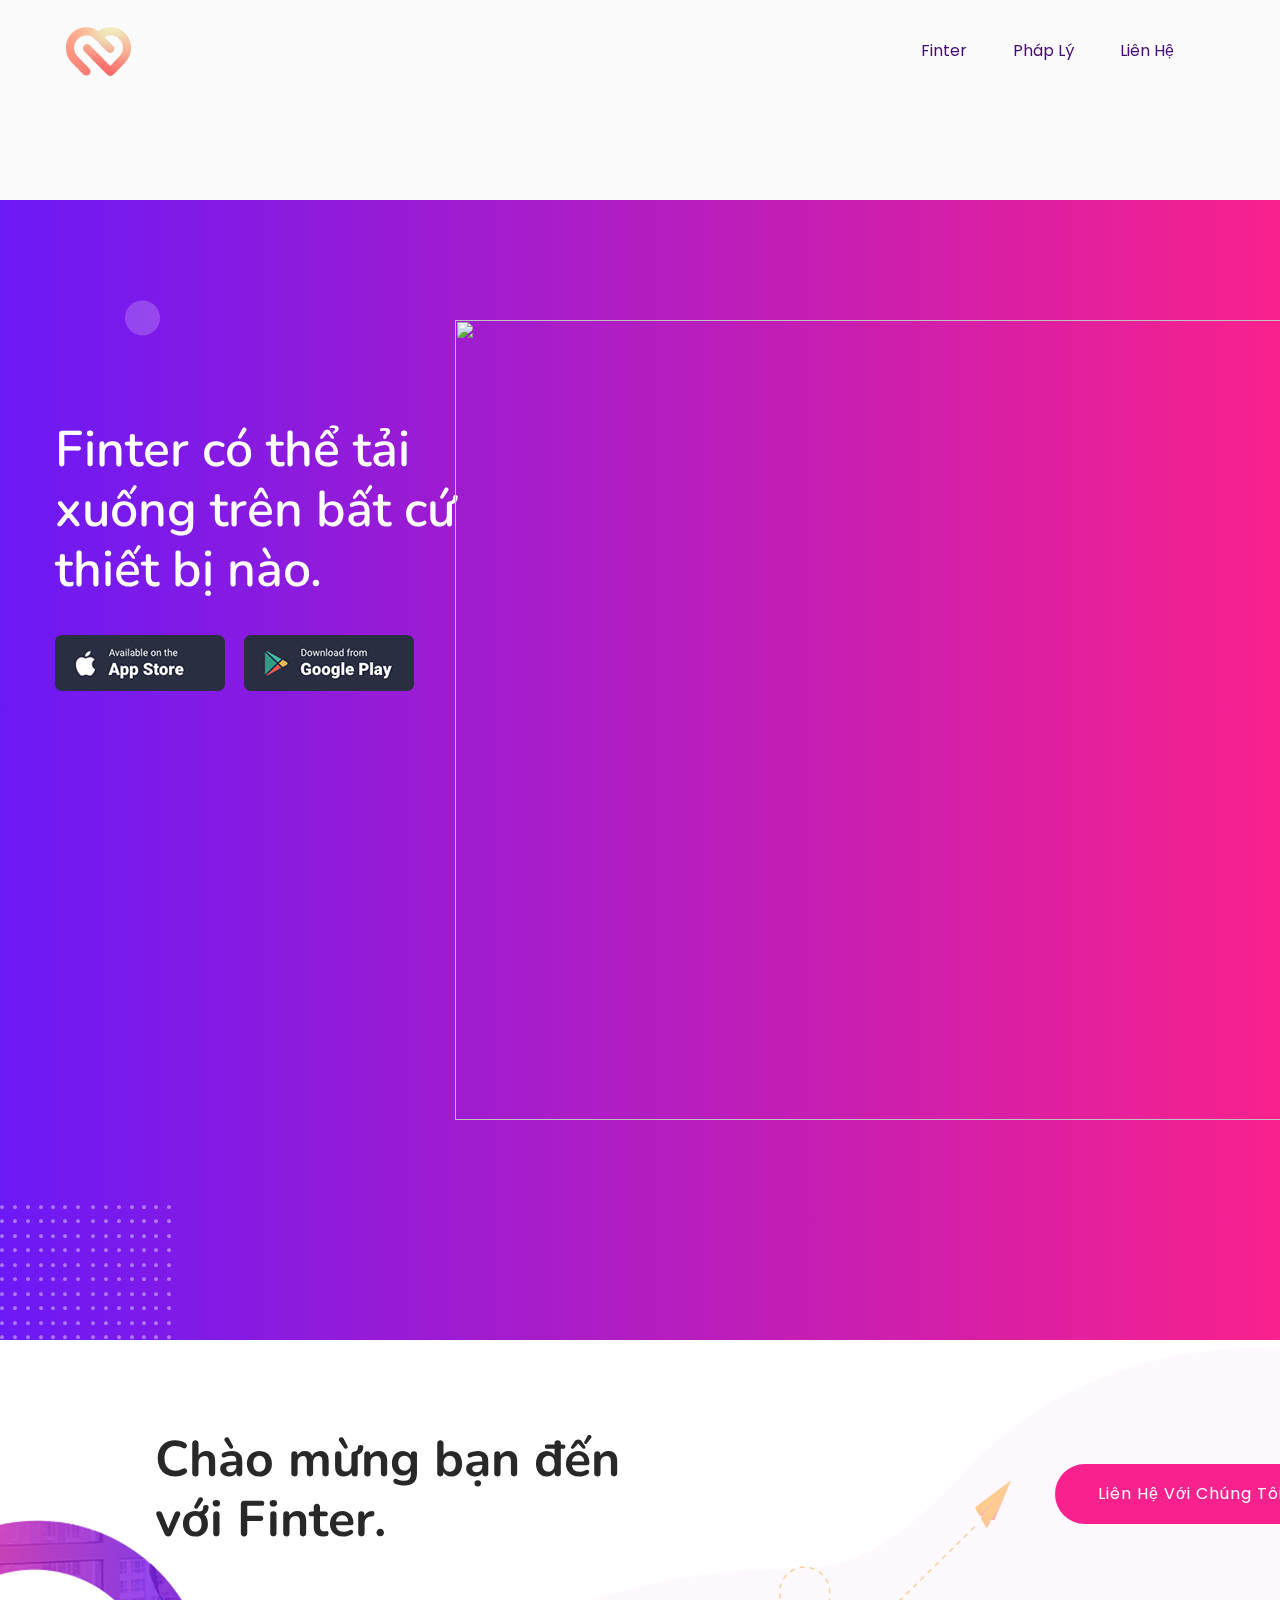
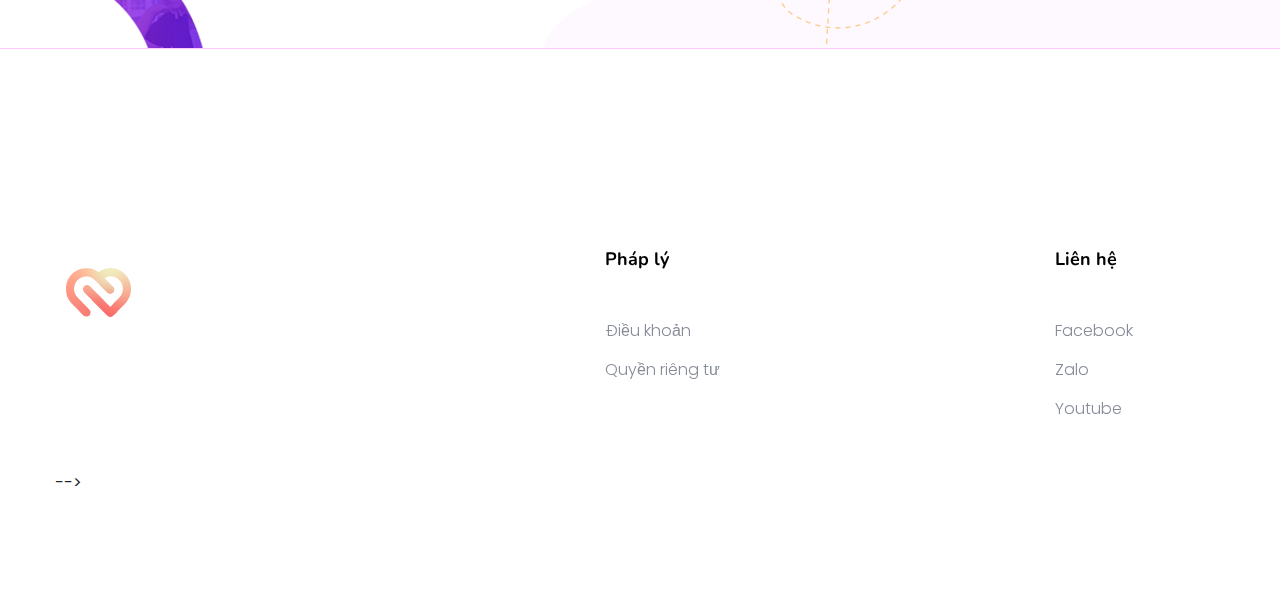
==== Dowload.html @ 0898e244 "Fix screen mobile" ====
<!doctype html>
<html class="no-js" lang="zxx">
    <head>
        <meta charset="utf-8">
        <meta http-equiv="x-ua-compatible" content="ie=edge">
        <title>App Landing Template </title>
        <meta name="description" content="">
        <meta name="viewport" content="width=device-width, initial-scale=1">
        <link rel="manifest" href="site.webmanifest">
		<link rel="shortcut icon" type="image/x-icon" href="assets/img/favicon.ico">

		<!-- CSS here -->
            <link rel="stylesheet" href="assets/css/bootstrap.min.css">
            <link rel="stylesheet" href="assets/css/owl.carousel.min.css">
            <link rel="stylesheet" href="assets/css/flaticon.css">
            <link rel="stylesheet" href="assets/css/slicknav.css">
            <link rel="stylesheet" href="assets/css/animate.min.css">
            <link rel="stylesheet" href="assets/css/magnific-popup.css">
            <link rel="stylesheet" href="assets/css/fontawesome-all.min.css">
            <link rel="stylesheet" href="assets/css/themify-icons.css">
            <link rel="stylesheet" href="assets/css/slick.css">
            <link rel="stylesheet" href="assets/css/nice-select.css">
            <link rel="stylesheet" href="assets/css/style.css">
            <link rel="stylesheet" href="assets/css/responsive.css">
   </head>

   <body>
       
    <!-- Preloader Start -->
    <div id="preloader-active">
        <div class="preloader d-flex align-items-center justify-content-center">
            <div class="preloader-inner position-relative">
                <div class="preloader-circle"></div>
                <div class="preloader-img pere-text">
                    <img src="assets/img/logo/logotran-87.png" alt="">
                </div>
            </div>
        </div>
    </div>
    <!-- Preloader Start -->

    <header>
        <!-- Header Start -->
       <div class="header-area header-transparrent ">
            <div class="main-header header-sticky">
                <div class="container">
                    <div class="row align-items-center">
                        <!-- Logo -->
                        <div class="col-xl-2 col-lg-2 col-md-2">
                            <div class="logo">
                                <a href="index.html"><img src="assets/img/logo/logotran-87.png" alt=""></a>
                            </div>
                        </div>
                        <div class="col-xl-10 col-lg-10 col-md-10">
                            <!-- Main-menu -->
                            <div class="main-menu f-right d-none d-lg-block">
                                <nav>
                                    <ul id="navigation">    
                                        <li><a href="index.html">Finter</a></li>
                                        <!-- <li><a href="feature.html">Feature</a></li> -->
                                        <!-- <li  class="active"><a href="services.html">Services</a></li>
                                        <li><a href="pricing.html">Pricing</a></li> -->
                                        <li><a href="#">Pháp lý</a>
                                            <ul class="submenu">
                                                <li><a href="Term.html">Điều Khoản</a></li>
                                                <li><a href="Privacy.html">Quyền Riêng Tư</a></li>
                                                
                                            </ul>
                                        </li>
                                        <li><a href="contact.html">Liên Hệ</a></li>
                                    </ul>
                                </nav>
                            </div>
                        </div>
                        <!-- Mobile Menu -->
                        <div class="col-12">
                            <div class="mobile_menu d-block d-lg-none"></div>
                        </div>
                    </div>
                </div>
            </div>
       </div>
        <!-- Header End -->
    </header>

    <main>

        <!-- Services Area Start -->
        <!-- <section class="service-area services-padding">
            <div class="container">
                <!-- Section Tittle -->
                <!-- <div class="row d-flex justify-content-center">
                    <div class="col-lg-6">
                        <div class="section-tittle text-center">
                            <h2>How Can We HelpYour<br>with Appco!</h2>
                        </div>
                    </div>
                </div>  -->
                <!-- Section caption -->
                <!-- <div class="row">
                    <div class="col-xl-4 col-lg-4 col-md-6">
                        <div class="services-caption text-center mb-30">
                            <div class="service-icon">
                                <span class="flaticon-businessman"></span>
                            </div> 
                            <div class="service-cap">
                                <h4><a href="#">Easily Manage</a></h4>
                                <p>Sorem spsum dolor sit amsectetur adipisclit, seddo eiusmod tempor incididunt ut laborea.</p>
                            </div>
                        </div>
                    </div>
                    <div class="col-xl-4 col-lg-4 col-md-6">
                        <div class="services-caption active text-center mb-30">
                            <div class="service-icon">
                                <span class="flaticon-pay"></span>
                            </div> 
                            <div class="service-cap">
                                <h4><a href="#">Get Payments Easily</a></h4>
                                <p>Sorem spsum dolor sit amsectetur adipisclit, seddo eiusmod tempor incididunt ut laborea.</p>
                            </div>
                        </div>
                    </div> 
                    <div class="col-xl-4 col-lg-4 col-md-6">
                        <div class="services-caption text-center mb-30">
                            <div class="service-icon">
                                <span class="flaticon-plane"></span>
                            </div> 
                            <div class="service-cap">
                                <h4><a href="#">Quick Messaging</a></h4>
                                <p>Sorem spsum dolor sit amsectetur adipisclit, seddo eiusmod tempor incididunt ut laborea.</p>
                            </div>
                        </div>
                    </div>  
                    <div class="col-xl-4 col-lg-4 col-md-6">
                        <div class="services-caption text-center mb-30">
                            <div class="service-icon">
                                <span class="flaticon-businessman"></span>
                            </div> 
                            <div class="service-cap">
                                <h4><a href="#">Easily Manage</a></h4>
                                <p>Sorem spsum dolor sit amsectetur adipisclit, seddo eiusmod tempor incididunt ut laborea.</p>
                            </div>
                        </div>
                    </div>
                    <div class="col-xl-4 col-lg-4 col-md-6">
                        <div class="services-caption text-center mb-30">
                            <div class="service-icon">
                                <span class="flaticon-pay"></span>
                            </div> 
                            <div class="service-cap">
                                <h4><a href="#">Get Payments Easily</a></h4>
                                <p>Sorem spsum dolor sit amsectetur adipisclit, seddo eiusmod tempor incididunt ut laborea.</p>
                            </div>
                        </div>
                    </div> 
                    <div class="col-xl-4 col-lg-4 col-md-6">
                        <div class="services-caption text-center mb-30">
                            <div class="service-icon">
                                <span class="flaticon-plane"></span>
                            </div> 
                            <div class="service-cap">
                                <h4><a href="#">Quick Messaging</a></h4>
                                <p>Sorem spsum dolor sit amsectetur adipisclit, seddo eiusmod tempor incididunt ut laborea.</p>
                            </div>
                        </div>
                    </div>
                </div>
            </div>
        </section> -->
        <!-- Services Area End -->
        
        <!-- Available App  Start-->
        <div class="available-app-area" style="margin-top:200px">
            <div class="container">
                <div class="row d-flex justify-content-between">
                    <div class="col-xl-5 col-lg-6">
                        <div class="app-caption">
                            <div class="section-tittle section-tittle3">
                                <h2>Finter có thể tải xuống trên bất cứ thiết bị nào.</h2>
                                <!-- <p>Duis aute irure dolor in reprehenderit in voluptate velit esse cillum dolore fug.</p> -->
                                <div class="app-btn">
                                    <a href="#" class="app-btn1"><img src="assets/img/shape/app_btn1.png" alt=""></a>
                                    <a href="#" class="app-btn2"><img src="assets/img/shape/app_btn2.png" alt=""></a>
                                </div>
                            </div>
                        </div>
                    </div>
                    <div class="col-xl-6 col-lg-6">
                        <div class="app-img">
                            <img src="assets/img/shape/available-app.png" alt="" style="height:800px;width:1200px;margin-top:-100px;margin-left: -200px;">
                        </div>
                    </div>
                </div>
            </div>
            <!-- Shape -->
            <div class="app-shape">
                <img src="assets/img/shape/app-shape-top.png" alt="" class="app-shape-top heartbeat d-none d-lg-block">
                <img src="assets/img/shape/app-shape-left.png" alt="" class="app-shape-left d-none d-xl-block">
                <!-- <img src="assets/img/shape/app-shape-right.png" alt="" class="app-shape-right bounce-animate "> -->
            </div>
        </div>
        <!-- Available App End-->

        <!-- Say Something Start -->
        <div class="say-something-aera pt-90 pb-90 fix">
            <div class="container">
                <div class="row justify-content-between align-items-center">
                    <div class="offset-xl-1 offset-lg-1 col-xl-5 col-lg-5">
                        <div class="say-something-cap">
                            <h2>Chào mừng bạn đến với Finter.</h2>
                        </div>
                    </div>
                    <div class="col-xl-2 col-lg-3">
                        <div class="say-btn">
                            <a href="#" class="btn radius-btn">Liên hệ với chúng tôi!</a>
                        </div>
                    </div>
                </div>
            </div>
            <!-- shape -->
            <div class="say-shape">
                <img src="assets/img/shape/say-shape-left.png" alt="" class="say-shape1 rotateme d-none d-xl-block">
                <img src="assets/img/shape/say-shape-right.png" alt="" class="say-shape2 d-none d-lg-block">
            </div>
        </div>
        <!-- Say Something End -->
     
    </main>
   <footer>

       <!-- Footer Start-->
      <div class="footer-main">
        <div class="footer-area footer-padding">
            <div class="container">
                <div class="row  justify-content-between">
                    <div class="col-lg-3 col-md-4 col-sm-8">
                         <div class="single-footer-caption mb-30">
                              <!-- logo -->
                             <div class="footer-logo">
                                 <a href="index.html"><img src="assets/img/logo/logotran-87.png" alt=""></a>
                             </div>
                             <div class="footer-tittle">
                                 <div class="footer-pera">
                                     <!-- <p class="info1">Lorem ipsum dolor sit amet, consectetur adipisicing elit sed do eiusmod tempor incididunt ut labore.</p> -->
                                </div>
                             </div>
                         </div>
                    </div>
                    <div class="col-lg-2 col-md-4 col-sm-5">
                        <div class="single-footer-caption mb-50">
                            <div class="footer-tittle">
                                <h4>Pháp lý</h4>
                                <ul>
                                    <li><a href="Term.html">Điều khoản</a></li>
                                    <li><a href="Privacy.html">Quyền riêng tư</a></li>
                                    <!-- <li><a href="#">Pricing</a></li>
                                    <li><a href="#">Download</a></li>
                                    <li><a href="#">Reviews</a></li> -->
                                </ul>
                            </div>
                        </div>
                    </div>
                    <div class="col-lg-2 col-md-4 col-sm-7">
                        <div class="single-footer-caption mb-50">
                            <div class="footer-tittle">
                                <h4>Liên hệ</h4>
                                <ul>
                                    <li><a href="#">Facebook</a></li>
                                    <li><a href="#">Zalo</a></li>
                                    <li><a href="#">Youtube</a></li>
                                </ul>
                            </div>
                        </div>
                    </div>
                    <!-- <div class="col-lg-3 col-md-6 col-sm-8">
                        <div class="single-footer-caption mb-50">
                            <div class="footer-tittle">
                                <h4>Newsletter</h4>
                                <div class="footer-pera footer-pera2">
                                 <p>Heaven fruitful doesn't over lesser in days. Appear </p>
                             </div>
                             <!-- Form -->
                             <!-- <div class="footer-form">
                                 <div id="mc_embed_signup">
                                     <form target="_blank" action="https://spondonit.us12.list-manage.com/subscribe/post?u=1462626880ade1ac87bd9c93a&amp;id=92a4423d01" method="get" class="subscribe_form relative mail_part" novalidate="true">
                                         <input type="email" name="EMAIL" id="newsletter-form-email" placeholder=" Email Address " class="placeholder hide-on-focus" onfocus="this.placeholder = ''" onblur="this.placeholder = ' Email Address '">
                                         <div class="form-icon">
                                             <button type="submit" name="submit" id="newsletter-submit" class="email_icon newsletter-submit button-contactForm"><img src="assets/img/shape/form_icon.png" alt=""></button>
                                         </div>
                                         <div class="mt-10 info"></div>
                                     </form>
                                 </div>
                             </div>
                            </div>
                        </div> -->
                    </div> -->
                </div>
                
            </div>
        </div>
      </div>
       <!-- Footer End-->

   </footer>
   
	<!-- JS here -->
	
		<!-- All JS Custom Plugins Link Here here -->
        <script src="./assets/js/vendor/modernizr-3.5.0.min.js"></script>
		
		<!-- Jquery, Popper, Bootstrap -->
		<script src="./assets/js/vendor/jquery-1.12.4.min.js"></script>
        <script src="./assets/js/popper.min.js"></script>
        <script src="./assets/js/bootstrap.min.js"></script>
	    <!-- Jquery Mobile Menu -->
        <script src="./assets/js/jquery.slicknav.min.js"></script>

		<!-- Jquery Slick , Owl-Carousel Plugins -->
        <script src="./assets/js/owl.carousel.min.js"></script>
        <script src="./assets/js/slick.min.js"></script>
        <!-- Date Picker -->
        <script src="./assets/js/gijgo.min.js"></script>
		<!-- One Page, Animated-HeadLin -->
        <script src="./assets/js/wow.min.js"></script>
		<script src="./assets/js/animated.headline.js"></script>
        <script src="./assets/js/jquery.magnific-popup.js"></script>

		<!-- Scrollup, nice-select, sticky -->
        <script src="./assets/js/jquery.scrollUp.min.js"></script>
        <script src="./assets/js/jquery.nice-select.min.js"></script>
		<script src="./assets/js/jquery.sticky.js"></script>
        
        <!-- contact js -->
        <script src="./assets/js/contact.js"></script>
        <script src="./assets/js/jquery.form.js"></script>
        <script src="./assets/js/jquery.validate.min.js"></script>
        <script src="./assets/js/mail-script.js"></script>
        <script src="./assets/js/jquery.ajaxchimp.min.js"></script>
        
		<!-- Jquery Plugins, main Jquery -->	
        <script src="./assets/js/plugins.js"></script>
        <script src="./assets/js/main.js"></script>
        
    </body>
</html>
---- assets/css/flaticon.css ----
/*
  	Flaticon icon font: Flaticon
  	Creation date: 20/02/2020 09:43
  	*/

@font-face {
  font-family: "Flaticon";
  src: url("../fonts/Flaticon.eot");
  src: url("../fonts/Flaticon.eot?#iefix") format("embedded-opentype"),
       url("../fonts/Flaticon.woff2") format("woff2"),
       url("../fonts/Flaticon.woff") format("woff"),
       url("../fonts/Flaticon.ttf") format("truetype"),
       url("../fonts/Flaticon.svg#Flaticon") format("svg");
  font-weight: normal;
  font-style: normal;
}

@media screen and (-webkit-min-device-pixel-ratio:0) {
  @font-face {
    font-family: "Flaticon";
    src: url("../fonts/Flaticon.svg#Flaticon") format("svg");
  }
}

[class^="flaticon-"]:before, [class*=" flaticon-"]:before,
[class^="flaticon-"]:after, [class*=" flaticon-"]:after {   
  font-family: Flaticon;

}

.flaticon-businessman:before { content: "\f100"; }
.flaticon-pay:before { content: "\f101"; }
.flaticon-plane:before { content: "\f102"; }
.flaticon-support:before { content: "\f104"; }
---- assets/css/themify-icons.css ----
@font-face {
	font-family: 'themify';
	src:url('../fonts/themify.eot?-fvbane');


	src:url('../fonts/themify.eot?#iefix-fvbane') format('embedded-opentype'),
		url('../fonts/themify.woff?-fvbane') format('woff'),
		url('../fonts/themify.ttf?-fvbane') format('truetype'),
		url('../fonts/themify.svg?-fvbane#themify') format('svg');
	font-weight: normal;
	font-style: normal;
}

[class^="ti-"], [class*=" ti-"] {
	font-family: 'themify';
	speak: none;
	font-style: normal;
	font-weight: normal;
	font-variant: normal;
	text-transform: none;
	line-height: 1;

	/* Better Font Rendering =========== */
	-webkit-font-smoothing: antialiased;
	-moz-osx-font-smoothing: grayscale;
}

.ti-wand:before {
	content: "\e600";
}
.ti-volume:before {
	content: "\e601";
}
.ti-user:before {
	content: "\e602";
}
.ti-unlock:before {
	content: "\e603";
}
.ti-unlink:before {
	content: "\e604";
}
.ti-trash:before {
	content: "\e605";
}
.ti-thought:before {
	content: "\e606";
}
.ti-target:before {
	content: "\e607";
}
.ti-tag:before {
	content: "\e608";
}
.ti-tablet:before {
	content: "\e609";
}
.ti-star:before {
	content: "\e60a";
}
.ti-spray:before {
	content: "\e60b";
}
.ti-signal:before {
	content: "\e60c";
}
.ti-shopping-cart:before {
	content: "\e60d";
}
.ti-shopping-cart-full:before {
	content: "\e60e";
}
.ti-settings:before {
	content: "\e60f";
}
.ti-search:before {
	content: "\e610";
}
.ti-zoom-in:before {
	content: "\e611";
}
.ti-zoom-out:before {
	content: "\e612";
}
.ti-cut:before {
	content: "\e613";
}
.ti-ruler:before {
	content: "\e614";
}
.ti-ruler-pencil:before {
	content: "\e615";
}
.ti-ruler-alt:before {
	content: "\e616";
}
.ti-bookmark:before {
	content: "\e617";
}
.ti-bookmark-alt:before {
	content: "\e618";
}
.ti-reload:before {
	content: "\e619";
}
.ti-plus:before {
	content: "\e61a";
}
.ti-pin:before {
	content: "\e61b";
}
.ti-pencil:before {
	content: "\e61c";
}
.ti-pencil-alt:before {
	content: "\e61d";
}
.ti-paint-roller:before {
	content: "\e61e";
}
.ti-paint-bucket:before {
	content: "\e61f";
}
.ti-na:before {
	content: "\e620";
}
.ti-mobile:before {
	content: "\e621";
}
.ti-minus:before {
	content: "\e622";
}
.ti-medall:before {
	content: "\e623";
}
.ti-medall-alt:before {
	content: "\e624";
}
.ti-marker:before {
	content: "\e625";
}
.ti-marker-alt:before {
	content: "\e626";
}
.ti-arrow-up:before {
	content: "\e627";
}
.ti-arrow-right:before {
	content: "\e628";
}
.ti-arrow-left:before {
	content: "\e629";
}
.ti-arrow-down:before {
	content: "\e62a";
}
.ti-lock:before {
	content: "\e62b";
}
.ti-location-arrow:before {
	content: "\e62c";
}
.ti-link:before {
	content: "\e62d";
}
.ti-layout:before {
	content: "\e62e";
}
.ti-layers:before {
	content: "\e62f";
}
.ti-layers-alt:before {
	content: "\e630";
}
.ti-key:before {
	content: "\e631";
}
.ti-import:before {
	content: "\e632";
}
.ti-image:before {
	content: "\e633";
}
.ti-heart:before {
	content: "\e634";
}
.ti-heart-broken:before {
	content: "\e635";
}
.ti-hand-stop:before {
	content: "\e636";
}
.ti-hand-open:before {
	content: "\e637";
}
.ti-hand-drag:before {
	content: "\e638";
}
.ti-folder:before {
	content: "\e639";
}
.ti-flag:before {
	content: "\e63a";
}
.ti-flag-alt:before {
	content: "\e63b";
}
.ti-flag-alt-2:before {
	content: "\e63c";
}
.ti-eye:before {
	content: "\e63d";
}
.ti-export:before {
	content: "\e63e";
}
.ti-exchange-vertical:before {
	content: "\e63f";
}
.ti-desktop:before {
	content: "\e640";
}
.ti-cup:before {
	content: "\e641";
}
.ti-crown:before {
	content: "\e642";
}
.ti-comments:before {
	content: "\e643";
}
.ti-comment:before {
	content: "\e644";
}
.ti-comment-alt:before {
	content: "\e645";
}
.ti-close:before {
	content: "\e646";
}
.ti-clip:before {
	content: "\e647";
}
.ti-angle-up:before {
	content: "\e648";
}
.ti-angle-right:before {
	content: "\e649";
}
.ti-angle-left:before {
	content: "\e64a";
}
.ti-angle-down:before {
	content: "\e64b";
}
.ti-check:before {
	content: "\e64c";
}
.ti-check-box:before {
	content: "\e64d";
}
.ti-camera:before {
	content: "\e64e";
}
.ti-announcement:before {
	content: "\e64f";
}
.ti-brush:before {
	content: "\e650";
}
.ti-briefcase:before {
	content: "\e651";
}
.ti-bolt:before {
	content: "\e652";
}
.ti-bolt-alt:before {
	content: "\e653";
}
.ti-blackboard:before {
	content: "\e654";
}
.ti-bag:before {
	content: "\e655";
}
.ti-move:before {
	content: "\e656";
}
.ti-arrows-vertical:before {
	content: "\e657";
}
.ti-arrows-horizontal:before {
	content: "\e658";
}
.ti-fullscreen:before {
	content: "\e659";
}
.ti-arrow-top-right:before {
	content: "\e65a";
}
.ti-arrow-top-left:before {
	content: "\e65b";
}
.ti-arrow-circle-up:before {
	content: "\e65c";
}
.ti-arrow-circle-right:before {
	content: "\e65d";
}
.ti-arrow-circle-left:before {
	content: "\e65e";
}
.ti-arrow-circle-down:before {
	content: "\e65f";
}
.ti-angle-double-up:before {
	content: "\e660";
}
.ti-angle-double-right:before {
	content: "\e661";
}
.ti-angle-double-left:before {
	content: "\e662";
}
.ti-angle-double-down:before {
	content: "\e663";
}
.ti-zip:before {
	content: "\e664";
}
.ti-world:before {
	content: "\e665";
}
.ti-wheelchair:before {
	content: "\e666";
}
.ti-view-list:before {
	content: "\e667";
}
.ti-view-list-alt:before {
	content: "\e668";
}
.ti-view-grid:before {
	content: "\e669";
}
.ti-uppercase:before {
	content: "\e66a";
}
.ti-upload:before {
	content: "\e66b";
}
.ti-underline:before {
	content: "\e66c";
}
.ti-truck:before {
	content: "\e66d";
}
.ti-timer:before {
	content: "\e66e";
}
.ti-ticket:before {
	content: "\e66f";
}
.ti-thumb-up:before {
	content: "\e670";
}
.ti-thumb-down:before {
	content: "\e671";
}
.ti-text:before {
	content: "\e672";
}
.ti-stats-up:before {
	content: "\e673";
}
.ti-stats-down:before {
	content: "\e674";
}
.ti-split-v:before {
	content: "\e675";
}
.ti-split-h:before {
	content: "\e676";
}
.ti-smallcap:before {
	content: "\e677";
}
.ti-shine:before {
	content: "\e678";
}
.ti-shift-right:before {
	content: "\e679";
}
.ti-shift-left:before {
	content: "\e67a";
}
.ti-shield:before {
	content: "\e67b";
}
.ti-notepad:before {
	content: "\e67c";
}
.ti-server:before {
	content: "\e67d";
}
.ti-quote-right:before {
	content: "\e67e";
}
.ti-quote-left:before {
	content: "\e67f";
}
.ti-pulse:before {
	content: "\e680";
}
.ti-printer:before {
	content: "\e681";
}
.ti-power-off:before {
	content: "\e682";
}
.ti-plug:before {
	content: "\e683";
}
.ti-pie-chart:before {
	content: "\e684";
}
.ti-paragraph:before {
	content: "\e685";
}
.ti-panel:before {
	content: "\e686";
}
.ti-package:before {
	content: "\e687";
}
.ti-music:before {
	content: "\e688";
}
.ti-music-alt:before {
	content: "\e689";
}
.ti-mouse:before {
	content: "\e68a";
}
.ti-mouse-alt:before {
	content: "\e68b";
}
.ti-money:before {
	content: "\e68c";
}
.ti-microphone:before {
	content: "\e68d";
}
.ti-menu:before {
	content: "\e68e";
}
.ti-menu-alt:before {
	content: "\e68f";
}
.ti-map:before {
	content: "\e690";
}
.ti-map-alt:before {
	content: "\e691";
}
.ti-loop:before {
	content: "\e692";
}
.ti-location-pin:before {
	content: "\e693";
}
.ti-list:before {
	content: "\e694";
}
.ti-light-bulb:before {
	content: "\e695";
}
.ti-Italic:before {
	content: "\e696";
}
.ti-info:before {
	content: "\e697";
}
.ti-infinite:before {
	content: "\e698";
}
.ti-id-badge:before {
	content: "\e699";
}
.ti-hummer:before {
	content: "\e69a";
}
.ti-home:before {
	content: "\e69b";
}
.ti-help:before {
	content: "\e69c";
}
.ti-headphone:before {
	content: "\e69d";
}
.ti-harddrives:before {
	content: "\e69e";
}
.ti-harddrive:before {
	content: "\e69f";
}
.ti-gift:before {
	content: "\e6a0";
}
.ti-game:before {
	content: "\e6a1";
}
.ti-filter:before {
	content: "\e6a2";
}
.ti-files:before {
	content: "\e6a3";
}
.ti-file:before {
	content: "\e6a4";
}
.ti-eraser:before {
	content: "\e6a5";
}
.ti-envelope:before {
	content: "\e6a6";
}
.ti-download:before {
	content: "\e6a7";
}
.ti-direction:before {
	content: "\e6a8";
}
.ti-direction-alt:before {
	content: "\e6a9";
}
.ti-dashboard:before {
	content: "\e6aa";
}
.ti-control-stop:before {
	content: "\e6ab";
}
.ti-control-shuffle:before {
	content: "\e6ac";
}
.ti-control-play:before {
	content: "\e6ad";
}
.ti-control-pause:before {
	content: "\e6ae";
}
.ti-control-forward:before {
	content: "\e6af";
}
.ti-control-backward:before {
	content: "\e6b0";
}
.ti-cloud:before {
	content: "\e6b1";
}
.ti-cloud-up:before {
	content: "\e6b2";
}
.ti-cloud-down:before {
	content: "\e6b3";
}
.ti-clipboard:before {
	content: "\e6b4";
}
.ti-car:before {
	content: "\e6b5";
}
.ti-calendar:before {
	content: "\e6b6";
}
.ti-book:before {
	content: "\e6b7";
}
.ti-bell:before {
	content: "\e6b8";
}
.ti-basketball:before {
	content: "\e6b9";
}
.ti-bar-chart:before {
	content: "\e6ba";
}
.ti-bar-chart-alt:before {
	content: "\e6bb";
}
.ti-back-right:before {
	content: "\e6bc";
}
.ti-back-left:before {
	content: "\e6bd";
}
.ti-arrows-corner:before {
	content: "\e6be";
}
.ti-archive:before {
	content: "\e6bf";
}
.ti-anchor:before {
	content: "\e6c0";
}
.ti-align-right:before {
	content: "\e6c1";
}
.ti-align-left:before {
	content: "\e6c2";
}
.ti-align-justify:before {
	content: "\e6c3";
}
.ti-align-center:before {
	content: "\e6c4";
}
.ti-alert:before {
	content: "\e6c5";
}
.ti-alarm-clock:before {
	content: "\e6c6";
}
.ti-agenda:before {
	content: "\e6c7";
}
.ti-write:before {
	content: "\e6c8";
}
.ti-window:before {
	content: "\e6c9";
}
.ti-widgetized:before {
	content: "\e6ca";
}
.ti-widget:before {
	content: "\e6cb";
}
.ti-widget-alt:before {
	content: "\e6cc";
}
.ti-wallet:before {
	content: "\e6cd";
}
.ti-video-clapper:before {
	content: "\e6ce";
}
.ti-video-camera:before {
	content: "\e6cf";
}
.ti-vector:before {
	content: "\e6d0";
}
.ti-themify-logo:before {
	content: "\e6d1";
}
.ti-themify-favicon:before {
	content: "\e6d2";
}
.ti-themify-favicon-alt:before {
	content: "\e6d3";
}
.ti-support:before {
	content: "\e6d4";
}
.ti-stamp:before {
	content: "\e6d5";
}
.ti-split-v-alt:before {
	content: "\e6d6";
}
.ti-slice:before {
	content: "\e6d7";
}
.ti-shortcode:before {
	content: "\e6d8";
}
.ti-shift-right-alt:before {
	content: "\e6d9";
}
.ti-shift-left-alt:before {
	content: "\e6da";
}
.ti-ruler-alt-2:before {
	content: "\e6db";
}
.ti-receipt:before {
	content: "\e6dc";
}
.ti-pin2:before {
	content: "\e6dd";
}
.ti-pin-alt:before {
	content: "\e6de";
}
.ti-pencil-alt2:before {
	content: "\e6df";
}
.ti-palette:before {
	content: "\e6e0";
}
.ti-more:before {
	content: "\e6e1";
}
.ti-more-alt:before {
	content: "\e6e2";
}
.ti-microphone-alt:before {
	content: "\e6e3";
}
.ti-magnet:before {
	content: "\e6e4";
}
.ti-line-double:before {
	content: "\e6e5";
}
.ti-line-dotted:before {
	content: "\e6e6";
}
.ti-line-dashed:before {
	content: "\e6e7";
}
.ti-layout-width-full:before {
	content: "\e6e8";
}
.ti-layout-width-default:before {
	content: "\e6e9";
}
.ti-layout-width-default-alt:before {
	content: "\e6ea";
}
.ti-layout-tab:before {
	content: "\e6eb";
}
.ti-layout-tab-window:before {
	content: "\e6ec";
}
.ti-layout-tab-v:before {
	content: "\e6ed";
}
.ti-layout-tab-min:before {
	content: "\e6ee";
}
.ti-layout-slider:before {
	content: "\e6ef";
}
.ti-layout-slider-alt:before {
	content: "\e6f0";
}
.ti-layout-sidebar-right:before {
	content: "\e6f1";
}
.ti-layout-sidebar-none:before {
	content: "\e6f2";
}
.ti-layout-sidebar-left:before {
	content: "\e6f3";
}
.ti-layout-placeholder:before {
	content: "\e6f4";
}
.ti-layout-menu:before {
	content: "\e6f5";
}
.ti-layout-menu-v:before {
	content: "\e6f6";
}
.ti-layout-menu-separated:before {
	content: "\e6f7";
}
.ti-layout-menu-full:before {
	content: "\e6f8";
}
.ti-layout-media-right-alt:before {
	content: "\e6f9";
}
.ti-layout-media-right:before {
	content: "\e6fa";
}
.ti-layout-media-overlay:before {
	content: "\e6fb";
}
.ti-layout-media-overlay-alt:before {
	content: "\e6fc";
}
.ti-layout-media-overlay-alt-2:before {
	content: "\e6fd";
}
.ti-layout-media-left-alt:before {
	content: "\e6fe";
}
.ti-layout-media-left:before {
	content: "\e6ff";
}
.ti-layout-media-center-alt:before {
	content: "\e700";
}
.ti-layout-media-center:before {
	content: "\e701";
}
.ti-layout-list-thumb:before {
	content: "\e702";
}
.ti-layout-list-thumb-alt:before {
	content: "\e703";
}
.ti-layout-list-post:before {
	content: "\e704";
}
.ti-layout-list-large-image:before {
	content: "\e705";
}
.ti-layout-line-solid:before {
	content: "\e706";
}
.ti-layout-grid4:before {
	content: "\e707";
}
.ti-layout-grid3:before {
	content: "\e708";
}
.ti-layout-grid2:before {
	content: "\e709";
}
.ti-layout-grid2-thumb:before {
	content: "\e70a";
}
.ti-layout-cta-right:before {
	content: "\e70b";
}
.ti-layout-cta-left:before {
	content: "\e70c";
}
.ti-layout-cta-center:before {
	content: "\e70d";
}
.ti-layout-cta-btn-right:before {
	content: "\e70e";
}
.ti-layout-cta-btn-left:before {
	content: "\e70f";
}
.ti-layout-column4:before {
	content: "\e710";
}
.ti-layout-column3:before {
	content: "\e711";
}
.ti-layout-column2:before {
	content: "\e712";
}
.ti-layout-accordion-separated:before {
	content: "\e713";
}
.ti-layout-accordion-merged:before {
	content: "\e714";
}
.ti-layout-accordion-list:before {
	content: "\e715";
}
.ti-ink-pen:before {
	content: "\e716";
}
.ti-info-alt:before {
	content: "\e717";
}
.ti-help-alt:before {
	content: "\e718";
}
.ti-headphone-alt:before {
	content: "\e719";
}
.ti-hand-point-up:before {
	content: "\e71a";
}
.ti-hand-point-right:before {
	content: "\e71b";
}
.ti-hand-point-left:before {
	content: "\e71c";
}
.ti-hand-point-down:before {
	content: "\e71d";
}
.ti-gallery:before {
	content: "\e71e";
}
.ti-face-smile:before {
	content: "\e71f";
}
.ti-face-sad:before {
	content: "\e720";
}
.ti-credit-card:before {
	content: "\e721";
}
.ti-control-skip-forward:before {
	content: "\e722";
}
.ti-control-skip-backward:before {
	content: "\e723";
}
.ti-control-record:before {
	content: "\e724";
}
.ti-control-eject:before {
	content: "\e725";
}
.ti-comments-smiley:before {
	content: "\e726";
}
.ti-brush-alt:before {
	content: "\e727";
}
.ti-youtube:before {
	content: "\e728";
}
.ti-vimeo:before {
	content: "\e729";
}
.ti-twitter:before {
	content: "\e72a";
}
.ti-time:before {
	content: "\e72b";
}
.ti-tumblr:before {
	content: "\e72c";
}
.ti-skype:before {
	content: "\e72d";
}
.ti-share:before {
	content: "\e72e";
}
.ti-share-alt:before {
	content: "\e72f";
}
.ti-rocket:before {
	content: "\e730";
}
.ti-pinterest:before {
	content: "\e731";
}
.ti-new-window:before {
	content: "\e732";
}
.ti-microsoft:before {
	content: "\e733";
}
.ti-list-ol:before {
	content: "\e734";
}
.ti-linkedin:before {
	content: "\e735";
}
.ti-layout-sidebar-2:before {
	content: "\e736";
}
.ti-layout-grid4-alt:before {
	content: "\e737";
}
.ti-layout-grid3-alt:before {
	content: "\e738";
}
.ti-layout-grid2-alt:before {
	content: "\e739";
}
.ti-layout-column4-alt:before {
	content: "\e73a";
}
.ti-layout-column3-alt:before {
	content: "\e73b";
}
.ti-layout-column2-alt:before {
	content: "\e73c";
}
.ti-instagram:before {
	content: "\e73d";
}
.ti-google:before {
	content: "\e73e";
}
.ti-github:before {
	content: "\e73f";
}
.ti-flickr:before {
	content: "\e740";
}
.ti-facebook:before {
	content: "\e741";
}
.ti-dropbox:before {
	content: "\e742";
}
.ti-dribbble:before {
	content: "\e743";
}
.ti-apple:before {
	content: "\e744";
}
.ti-android:before {
	content: "\e745";
}
.ti-save:before {
	content: "\e746";
}
.ti-save-alt:before {
	content: "\e747";
}
.ti-yahoo:before {
	content: "\e748";
}
.ti-wordpress:before {
	content: "\e749";
}
.ti-vimeo-alt:before {
	content: "\e74a";
}
.ti-twitter-alt:before {
	content: "\e74b";
}
.ti-tumblr-alt:before {
	content: "\e74c";
}
.ti-trello:before {
	content: "\e74d";
}
.ti-stack-overflow:before {
	content: "\e74e";
}
.ti-soundcloud:before {
	content: "\e74f";
}
.ti-sharethis:before {
	content: "\e750";
}
.ti-sharethis-alt:before {
	content: "\e751";
}
.ti-reddit:before {
	content: "\e752";
}
.ti-pinterest-alt:before {
	content: "\e753";
}
.ti-microsoft-alt:before {
	content: "\e754";
}
.ti-linux:before {
	content: "\e755";
}
.ti-jsfiddle:before {
	content: "\e756";
}
.ti-joomla:before {
	content: "\e757";
}
.ti-html5:before {
	content: "\e758";
}
.ti-flickr-alt:before {
	content: "\e759";
}
.ti-email:before {
	content: "\e75a";
}
.ti-drupal:before {
	content: "\e75b";
}
.ti-dropbox-alt:before {
	content: "\e75c";
}
.ti-css3:before {
	content: "\e75d";
}
.ti-rss:before {
	content: "\e75e";
}
.ti-rss-alt:before {
	content: "\e75f";
}
---- assets/css/nice-select.css ----
.nice-select {
  -webkit-tap-highlight-color: transparent;
  background-color: #fff;
  border-radius: 5px;
  border: solid 1px #e8e8e8;
  box-sizing: border-box;
  clear: both;
  cursor: pointer;
  display: block;
  float: left;
  font-family: inherit;
  font-size: 14px;
  font-weight: normal;
  height: 42px;
  line-height: 40px;
  outline: none;
  padding-left: 18px;
  padding-right: 30px;
  position: relative;
  text-align: left !important;
  -webkit-transition: all 0.2s ease-in-out;
  transition: all 0.2s ease-in-out;
  -webkit-user-select: none;
     -moz-user-select: none;
      -ms-user-select: none;
          user-select: none;
  white-space: nowrap;
  width: auto; }
  .nice-select:hover {
    border-color: #dbdbdb; }
  .nice-select:active, .nice-select.open, .nice-select:focus {
    border-color: #999; }
  .nice-select:after {
    border-bottom: 2px solid #999;
    border-right: 2px solid #999;
    content: '';
    display: block;
    height: 5px;
    margin-top: -4px;
    pointer-events: none;
    position: absolute;
    right: 12px;
    top: 50%;
    -webkit-transform-origin: 66% 66%;
        -ms-transform-origin: 66% 66%;
            transform-origin: 66% 66%;
    -webkit-transform: rotate(45deg);
        -ms-transform: rotate(45deg);
            transform: rotate(45deg);
    -webkit-transition: all 0.15s ease-in-out;
    transition: all 0.15s ease-in-out;
    width: 5px; }
  .nice-select.open:after {
    -webkit-transform: rotate(-135deg);
        -ms-transform: rotate(-135deg);
            transform: rotate(-135deg); }
  .nice-select.open .list {
    opacity: 1;
    pointer-events: auto;
    -webkit-transform: scale(1) translateY(0);
        -ms-transform: scale(1) translateY(0);
            transform: scale(1) translateY(0); }
  .nice-select.disabled {
    border-color: #ededed;
    color: #999;
    pointer-events: none; }
    .nice-select.disabled:after {
      border-color: #cccccc; }
  .nice-select.wide {
    width: 100%; }
    .nice-select.wide .list {
      left: 0 !important;
      right: 0 !important; }
  .nice-select.right {
    float: right; }
    .nice-select.right .list {
      left: auto;
      right: 0; }
  .nice-select.small {
    font-size: 12px;
    height: 36px;
    line-height: 34px; }
    .nice-select.small:after {
      height: 4px;
      width: 4px; }
    .nice-select.small .option {
      line-height: 34px;
      min-height: 34px; }
  .nice-select .list {
    background-color: #fff;
    border-radius: 5px;
    box-shadow: 0 0 0 1px rgba(68, 68, 68, 0.11);
    box-sizing: border-box;
    margin-top: 4px;
    opacity: 0;
    overflow: hidden;
    padding: 0;
    pointer-events: none;
    position: absolute;
    top: 100%;
    left: 0;
    -webkit-transform-origin: 50% 0;
        -ms-transform-origin: 50% 0;
            transform-origin: 50% 0;
    -webkit-transform: scale(0.75) translateY(-21px);
        -ms-transform: scale(0.75) translateY(-21px);
            transform: scale(0.75) translateY(-21px);
    -webkit-transition: all 0.2s cubic-bezier(0.5, 0, 0, 1.25), opacity 0.15s ease-out;
    transition: all 0.2s cubic-bezier(0.5, 0, 0, 1.25), opacity 0.15s ease-out;
    z-index: 9; }
    .nice-select .list:hover .option:not(:hover) {
      background-color: transparent !important; }
  .nice-select .option {
    cursor: pointer;
    font-weight: 400;
    line-height: 40px;
    list-style: none;
    min-height: 40px;
    outline: none;
    padding-left: 18px;
    padding-right: 29px;
    text-align: left;
    -webkit-transition: all 0.2s;
    transition: all 0.2s; }
    .nice-select .option:hover, .nice-select .option.focus, .nice-select .option.selected.focus {
      background-color: #f6f6f6; }
    .nice-select .option.selected {
      font-weight: bold; }
    .nice-select .option.disabled {
      background-color: transparent;
      color: #999;
      cursor: default; }

.no-csspointerevents .nice-select .list {
  display: none; }

.no-csspointerevents .nice-select.open .list {
  display: block; }
---- assets/css/style.css ----
@import url("https://fonts.googleapis.com/css?family=Nunito:300,400,600,700,800,900|Poppins:300,400,500,600,700,800,900&display=swap");.white-bg{background:#ffffff}.gray-bg{background:#f5f5f5}.gray-bg{background:#f7f7fd}.white-bg{background:#fff}.black-bg{background:#16161a}.theme-bg{background:#F2DDB0}.brand-bg{background:#f1f4fa}.testimonial-bg{background:#f9fafc}.white-color{color:#fff}.black-color{color:#16161a}.theme-color{color:#F2DDB0}.boxed-btn{background:#fff;color:#F2DDB0 !important;display:inline-block;padding:18px 44px;font-family:"Nunito",sans-serif;font-size:14px;font-weight:400;border:0;border:1px solid #F2DDB0;letter-spacing:3px;text-align:center;color:#F2DDB0;text-transform:uppercase;cursor:pointer}.boxed-btn:hover{background:#F2DDB0;color:#fff !important;border:1px solid #F2DDB0}.boxed-btn:focus{outline:none}.boxed-btn.large-width{width:220px}[data-overlay]{position:relative;background-size:cover;background-repeat:no-repeat;background-position:center center}[data-overlay]::before{position:absolute;left:0;top:0;right:0;bottom:0;content:""}[data-opacity="1"]::before{opacity:0.1}[data-opacity="2"]::before{opacity:0.2}[data-opacity="3"]::before{opacity:0.3}[data-opacity="4"]::before{opacity:0.4}[data-opacity="5"]::before{opacity:0.5}[data-opacity="6"]::before{opacity:0.6}[data-opacity="7"]::before{opacity:0.7}[data-opacity="8"]::before{opacity:0.8}[data-opacity="9"]::before{opacity:0.9}body{font-family:"Poppins",sans-serif;font-weight:normal;font-style:normal}h1,h2,h3,h4,h5,h6{font-family:"Nunito",sans-serif;color:#2b044d;margin-top:0px;font-style:normal;font-weight:500;text-transform:normal}p{font-family:"Poppins",sans-serif;color:#707b8e;font-size:16px;line-height:30px;margin-bottom:15px;font-weight:normal}.bg-img-1{background-image:url(../img/slider/slider-img-1.jpg)}.bg-img-2{background-image:url(../img/background-img/bg-img-2.jpg)}.cta-bg-1{background-image:url(../img/background-img/bg-img-3.jpg)}.img{max-width:100%;-webkit-transition:all .3s ease-out 0s;-moz-transition:all .3s ease-out 0s;-ms-transition:all .3s ease-out 0s;-o-transition:all .3s ease-out 0s;transition:all .3s ease-out 0s}.f-left{float:left}.f-right{float:right}.fix{overflow:hidden}.clear{clear:both}a,.button{-webkit-transition:all .3s ease-out 0s;-moz-transition:all .3s ease-out 0s;-ms-transition:all .3s ease-out 0s;-o-transition:all .3s ease-out 0s;transition:all .3s ease-out 0s}a:focus,.button:focus{text-decoration:none;outline:none}a{color:#635c5c}a:hover{color:#fff}a:focus,a:hover,.portfolio-cat a:hover,.footer -menu li a:hover{text-decoration:none}a,button{color:#fff;outline:medium none}button:focus,input:focus,input:focus,textarea,textarea:focus{outline:0}.uppercase{text-transform:uppercase}input:focus::-moz-placeholder{opacity:0;-webkit-transition:.4s;-o-transition:.4s;transition:.4s}.capitalize{text-transform:capitalize}h1 a,h2 a,h3 a,h4 a,h5 a,h6 a{color:inherit}ul{margin:0px;padding:0px}li{list-style:none}hr{border-bottom:1px solid #eceff8;border-top:0 none;margin:30px 0;padding:0}.theme-overlay{position:relative}.theme-overlay::before{background:#1696e7 none repeat scroll 0 0;content:"";height:100%;left:0;opacity:0.6;position:absolute;top:0;width:100%}.overlay{position:relative;z-index:0}.overlay::before{position:absolute;content:"";top:0;left:0;width:100%;height:100%;z-index:-1}.overlay2{position:relative;z-index:0}.overlay2::before{position:absolute;content:"";background-color:#2E2200;top:0;left:0;width:100%;height:100%;z-index:-1;opacity:0.5}.section-padding{padding-top:120px;padding-bottom:120px}.separator{border-top:1px solid #f2f2f2}.mb-90{margin-bottom:90px}@media (max-width: 767px){.mb-90{margin-bottom:30px}}@media (min-width: 768px) and (max-width: 991px){.mb-90{margin-bottom:45px}}.owl-carousel .owl-nav div{background:rgba(255,255,255,0.8) none repeat scroll 0 0;height:40px;left:20px;line-height:40px;font-size:22px;color:#646464;opacity:1;visibility:visible;position:absolute;text-align:center;top:50%;transform:translateY(-50%);transition:all 0.3s ease 0s;width:40px}.owl-carousel .owl-nav div.owl-next{left:auto;right:-30px}.owl-carousel .owl-nav div.owl-next i{position:relative;right:0;top:1px}.owl-carousel .owl-nav div.owl-prev i{position:relative;right:1px;top:0px}.owl-carousel:hover .owl-nav div{opacity:1;visibility:visible}.owl-carousel:hover .owl-nav div:hover{color:#fff;background:#ff3500}.btn{background:#f9218d;-moz-user-select:none;text-transform:capitalize;color:#fff;cursor:pointer;display:inline-block;font-size:16px;font-weight:400;letter-spacing:1px;line-height:0;margin-bottom:0;padding:30px 44px;border-radius:5px;cursor:pointer;transition:color 0.4s linear;position:relative;z-index:1;border:0;overflow:hidden;margin:0}.btn::before{content:"";position:absolute;left:0;top:0;width:100%;height:100%;background:#da1276;z-index:1;border-radius:5px;transition:transform 0.5s;transition-timing-function:ease;transform-origin:0 0;transition-timing-function:cubic-bezier(0.5, 1.6, 0.4, 0.7);transform:scaleX(0)}.btn:hover::before{transform:scaleX(1);color:#fff !important;z-index:-1}.header-btn{background:#4043bc;padding:20px 11px;min-width:120px;position:relative}.header-btn::before{background:#ec4683}.card-btn1{background:#712fda;border-radius:6px;padding:30px 40px;text-transform:uppercase}.card-btn1::before{background:#ff374b}.btn.focus,.btn:focus{outline:0;box-shadow:none}.radius-btn{padding:30px 43px;border-radius:30px}.border-btn{background:none;-moz-user-select:none;border:2px solid #F2DDB0;padding:18px 38px;margin:10px;text-transform:capitalize;color:#F2DDB0;cursor:pointer;display:inline-block;font-size:14px;font-weight:500;letter-spacing:1px;margin-bottom:0;border-radius:5px;position:relative;transition:color 0.4s linear;position:relative;overflow:hidden;margin:0}.border-btn::before{border:2px solid transparent;content:"";position:absolute;left:0;top:0;width:100%;height:100%;background:#F2DDB0;z-index:-1;transition:transform 0.5s;transition-timing-function:ease;transform-origin:0 0;transition-timing-function:cubic-bezier(0.5, 1.6, 0.4, 0.7);transform:scaleY(0)}.border-btn:hover::before{transform:scaleY(1);order:2px solid transparent}.border-btn.border-btn2{padding:17px 52px}.send-btn{background:#F2DDB0;color:#fff;font-size:14px;width:100%;height:55px;border:none;border-radius:5px;cursor:pointer;transition:color 0.4s linear;position:relative;overflow:hidden;z-index:1}.send-btn::before{border:2px solid transparent;content:"";position:absolute;left:0;top:0;width:100%;height:100%;background:#e6373d;color:#F2DDB0;z-index:-1;transition:transform 0.5s;transition-timing-function:ease;transform-origin:0 0;transition-timing-function:cubic-bezier(0.5, 1.6, 0.4, 0.7);transform:scaleX(0)}.send-btn:hover::before{transform:scaleY(1);order:2px solid transparent;color:red}.breadcrumb>.active{color:#888}#scrollUp{background:#F2DDB0;height:50px;width:50px;right:31px;bottom:18px;color:#fff;font-size:20px;text-align:center;border-radius:50%;line-height:48px;border:2px solid transparent}@media (max-width: 767px){#scrollUp{right:16px}}#scrollUp:hover{color:#fff}.sticky-bar{left:0;margin:auto;position:fixed;top:0;width:100%;-webkit-box-shadow:0 10px 15px rgba(25,25,25,0.1);box-shadow:0 10px 15px rgba(25,25,25,0.1);z-index:9999;-webkit-animation:300ms ease-in-out 0s normal none 1 running fadeInDown;animation:300ms ease-in-out 0s normal none 1 running fadeInDown;-webkit-box-shadow:0 10px 15px rgba(25,25,25,0.1);background:#fff}.mt-5{margin-top:5px}.mt-10{margin-top:10px}.mt-15{margin-top:15px}.mt-20{margin-top:20px}.mt-25{margin-top:25px}.mt-30{margin-top:30px}.mt-35{margin-top:35px}.mt-40{margin-top:40px}.mt-45{margin-top:45px}.mt-50{margin-top:50px}.mt-55{margin-top:55px}.mt-60{margin-top:60px}.mt-65{margin-top:65px}.mt-70{margin-top:70px}.mt-75{margin-top:75px}.mt-80{margin-top:80px}.mt-85{margin-top:85px}.mt-90{margin-top:90px}.mt-95{margin-top:95px}.mt-100{margin-top:100px}.mt-105{margin-top:105px}.mt-110{margin-top:110px}.mt-115{margin-top:115px}.mt-120{margin-top:120px}.mt-125{margin-top:125px}.mt-130{margin-top:130px}.mt-135{margin-top:135px}.mt-140{margin-top:140px}.mt-145{margin-top:145px}.mt-150{margin-top:150px}.mt-155{margin-top:155px}.mt-160{margin-top:160px}.mt-165{margin-top:165px}.mt-170{margin-top:170px}.mt-175{margin-top:175px}.mt-180{margin-top:180px}.mt-185{margin-top:185px}.mt-190{margin-top:190px}.mt-195{margin-top:195px}.mt-200{margin-top:200px}.mb-5{margin-bottom:5px}.mb-10{margin-bottom:10px}.mb-15{margin-bottom:15px}.mb-20{margin-bottom:20px}.mb-25{margin-bottom:25px}.mb-30{margin-bottom:30px}.mb-35{margin-bottom:35px}.mb-40{margin-bottom:40px}.mb-45{margin-bottom:45px}.mb-50{margin-bottom:50px}.mb-55{margin-bottom:55px}.mb-60{margin-bottom:60px}.mb-65{margin-bottom:65px}.mb-70{margin-bottom:70px}.mb-75{margin-bottom:75px}.mb-80{margin-bottom:80px}.mb-85{margin-bottom:85px}.mb-90{margin-bottom:90px}.mb-95{margin-bottom:95px}.mb-100{margin-bottom:100px}.mb-105{margin-bottom:105px}.mb-110{margin-bottom:110px}.mb-115{margin-bottom:115px}.mb-120{margin-bottom:120px}.mb-125{margin-bottom:125px}.mb-130{margin-bottom:130px}.mb-135{margin-bottom:135px}.mb-140{margin-bottom:140px}.mb-145{margin-bottom:145px}.mb-150{margin-bottom:150px}.mb-155{margin-bottom:155px}.mb-160{margin-bottom:160px}.mb-165{margin-bottom:165px}.mb-170{margin-bottom:170px}.mb-175{margin-bottom:175px}.mb-180{margin-bottom:180px}.mb-185{margin-bottom:185px}.mb-190{margin-bottom:190px}.mb-195{margin-bottom:195px}.mb-200{margin-bottom:200px}.ml-5{margin-left:5px}.ml-10{margin-left:10px}.ml-15{margin-left:15px}.ml-20{margin-left:20px}.ml-25{margin-left:25px}.ml-30{margin-left:30px}.ml-35{margin-left:35px}.ml-40{margin-left:40px}.ml-45{margin-left:45px}.ml-50{margin-left:50px}.ml-55{margin-left:55px}.ml-60{margin-left:60px}.ml-65{margin-left:65px}.ml-70{margin-left:70px}.ml-75{margin-left:75px}.ml-80{margin-left:80px}.ml-85{margin-left:85px}.ml-90{margin-left:90px}.ml-95{margin-left:95px}.ml-100{margin-left:100px}.ml-105{margin-left:105px}.ml-110{margin-left:110px}.ml-115{margin-left:115px}.ml-120{margin-left:120px}.ml-125{margin-left:125px}.ml-130{margin-left:130px}.ml-135{margin-left:135px}.ml-140{margin-left:140px}.ml-145{margin-left:145px}.ml-150{margin-left:150px}.ml-155{margin-left:155px}.ml-160{margin-left:160px}.ml-165{margin-left:165px}.ml-170{margin-left:170px}.ml-175{margin-left:175px}.ml-180{margin-left:180px}.ml-185{margin-left:185px}.ml-190{margin-left:190px}.ml-195{margin-left:195px}.ml-200{margin-left:200px}.mr-5{margin-right:5px}.mr-10{margin-right:10px}.mr-15{margin-right:15px}.mr-20{margin-right:20px}.mr-25{margin-right:25px}.mr-30{margin-right:30px}.mr-35{margin-right:35px}.mr-40{margin-right:40px}.mr-45{margin-right:45px}.mr-50{margin-right:50px}.mr-55{margin-right:55px}.mr-60{margin-right:60px}.mr-65{margin-right:65px}.mr-70{margin-right:70px}.mr-75{margin-right:75px}.mr-80{margin-right:80px}.mr-85{margin-right:85px}.mr-90{margin-right:90px}.mr-95{margin-right:95px}.mr-100{margin-right:100px}.mr-105{margin-right:105px}.mr-110{margin-right:110px}.mr-115{margin-right:115px}.mr-120{margin-right:120px}.mr-125{margin-right:125px}.mr-130{margin-right:130px}.mr-135{margin-right:135px}.mr-140{margin-right:140px}.mr-145{margin-right:145px}.mr-150{margin-right:150px}.mr-155{margin-right:155px}.mr-160{margin-right:160px}.mr-165{margin-right:165px}.mr-170{margin-right:170px}.mr-175{margin-right:175px}.mr-180{margin-right:180px}.mr-185{margin-right:185px}.mr-190{margin-right:190px}.mr-195{margin-right:195px}.mr-200{margin-right:200px}.pt-5{padding-top:5px}.pt-10{padding-top:10px}.pt-15{padding-top:15px}.pt-20{padding-top:20px}.pt-25{padding-top:25px}.pt-30{padding-top:30px}.pt-35{padding-top:35px}.pt-40{padding-top:40px}.pt-45{padding-top:45px}.pt-50{padding-top:50px}.pt-55{padding-top:55px}.pt-60{padding-top:60px}.pt-65{padding-top:65px}.pt-70{padding-top:70px}.pt-75{padding-top:75px}.pt-80{padding-top:80px}.pt-85{padding-top:85px}.pt-90{padding-top:90px}.pt-95{padding-top:95px}.pt-100{padding-top:100px}.pt-105{padding-top:105px}.pt-110{padding-top:110px}.pt-115{padding-top:115px}.pt-120{padding-top:120px}.pt-125{padding-top:125px}.pt-130{padding-top:130px}.pt-135{padding-top:135px}.pt-140{padding-top:140px}.pt-145{padding-top:145px}.pt-150{padding-top:150px}.pt-155{padding-top:155px}.pt-160{padding-top:160px}.pt-165{padding-top:165px}.pt-170{padding-top:170px}.pt-175{padding-top:175px}.pt-180{padding-top:180px}.pt-185{padding-top:185px}.pt-190{padding-top:190px}.pt-195{padding-top:195px}.pt-200{padding-top:200px}.pt-260{padding-top:260px}.pb-5{padding-bottom:5px}.pb-10{padding-bottom:10px}.pb-15{padding-bottom:15px}.pb-20{padding-bottom:20px}.pb-25{padding-bottom:25px}.pb-30{padding-bottom:30px}.pb-35{padding-bottom:35px}.pb-40{padding-bottom:40px}.pb-45{padding-bottom:45px}.pb-50{padding-bottom:50px}.pb-55{padding-bottom:55px}.pb-60{padding-bottom:60px}.pb-65{padding-bottom:65px}.pb-70{padding-bottom:70px}.pb-75{padding-bottom:75px}.pb-80{padding-bottom:80px}.pb-85{padding-bottom:85px}.pb-90{padding-bottom:90px}.pb-95{padding-bottom:95px}.pb-100{padding-bottom:100px}.pb-105{padding-bottom:105px}.pb-110{padding-bottom:110px}.pb-115{padding-bottom:115px}.pb-120{padding-bottom:120px}.pb-125{padding-bottom:125px}.pb-130{padding-bottom:130px}.pb-135{padding-bottom:135px}.pb-140{padding-bottom:140px}.pb-145{padding-bottom:145px}.pb-150{padding-bottom:150px}.pb-155{padding-bottom:155px}.pb-160{padding-bottom:160px}.pb-165{padding-bottom:165px}.pb-170{padding-bottom:170px}.pb-175{padding-bottom:175px}.pb-180{padding-bottom:180px}.pb-185{padding-bottom:185px}.pb-190{padding-bottom:190px}.pb-195{padding-bottom:195px}.pb-200{padding-bottom:200px}.pl-5{padding-left:5px}.pl-10{padding-left:10px}.pl-15{padding-left:15px}.pl-20{padding-left:20px}.pl-25{padding-left:25px}.pl-30{padding-left:30px}.pl-35{padding-left:35px}.pl-40{padding-left:40px}.pl-45{padding-left:45px}.pl-50{padding-left:50px}.pl-55{padding-left:55px}.pl-60{padding-left:60px}.pl-65{padding-left:65px}.pl-70{padding-left:70px}.pl-75{padding-left:75px}.pl-80{padding-left:80px}.pl-85{padding-left:85px}.pl-90{padding-left:90px}.pl-95{padding-left:95px}.pl-100{padding-left:100px}.pl-105{padding-left:105px}.pl-110{padding-left:110px}.pl-115{padding-left:115px}.pl-120{padding-left:120px}.pl-125{padding-left:125px}.pl-130{padding-left:130px}.pl-135{padding-left:135px}.pl-140{padding-left:140px}.pl-145{padding-left:145px}.pl-150{padding-left:150px}.pl-155{padding-left:155px}.pl-160{padding-left:160px}.pl-165{padding-left:165px}.pl-170{padding-left:170px}.pl-175{padding-left:175px}.pl-180{padding-left:180px}.pl-185{padding-left:185px}.pl-190{padding-left:190px}.pl-195{padding-left:195px}.pl-200{padding-left:200px}.pr-5{padding-right:5px}.pr-10{padding-right:10px}.pr-15{padding-right:15px}.pr-20{padding-right:20px}.pr-25{padding-right:25px}.pr-30{padding-right:30px}.pr-35{padding-right:35px}.pr-40{padding-right:40px}.pr-45{padding-right:45px}.pr-50{padding-right:50px}.pr-55{padding-right:55px}.pr-60{padding-right:60px}.pr-65{padding-right:65px}.pr-70{padding-right:70px}.pr-75{padding-right:75px}.pr-80{padding-right:80px}.pr-85{padding-right:85px}.pr-90{padding-right:90px}.pr-95{padding-right:95px}.pr-100{padding-right:100px}.pr-105{padding-right:105px}.pr-110{padding-right:110px}.pr-115{padding-right:115px}.pr-120{padding-right:120px}.pr-125{padding-right:125px}.pr-130{padding-right:130px}.pr-135{padding-right:135px}.pr-140{padding-right:140px}.pr-145{padding-right:145px}.pr-150{padding-right:150px}.pr-155{padding-right:155px}.pr-160{padding-right:160px}.pr-165{padding-right:165px}.pr-170{padding-right:170px}.pr-175{padding-right:175px}.pr-180{padding-right:180px}.pr-185{padding-right:185px}.pr-190{padding-right:190px}.pr-195{padding-right:195px}.pr-200{padding-right:200px}.bounce-animate{animation-name:float-bob;animation-duration:2s;animation-iteration-count:infinite;-moz-animation-name:float-bob;-moz-animation-duration:2s;-moz-animation-iteration-count:infinite;-moz-animation-timing-function:linear;-ms-animation-name:float-bob;-ms-animation-duration:2s;-ms-animation-iteration-count:infinite;-ms-animation-timing-function:linear;-o-animation-name:float-bob;-o-animation-duration:2s;-o-animation-iteration-count:infinite;-o-animation-timing-function:linear}@-webkit-keyframes float-bob{0%{-webkit-transform:translateY(-20px);transform:translateY(-20px)}50%{-webkit-transform:translateY(-10px);transform:translateY(-10px)}100%{-webkit-transform:translateY(-20px);transform:translateY(-20px)}}.heartbeat{animation:heartbeat 1s infinite alternate}@-webkit-keyframes heartbeat{to{-webkit-transform:scale(1.7);transform:scale(1.7)}}.rotateme{-webkit-animation-name:rotateme;animation-name:rotateme;-webkit-animation-duration:50s;animation-duration:50s;-webkit-animation-iteration-count:infinite;animation-iteration-count:infinite;-webkit-animation-timing-function:linear;animation-timing-function:linear}@keyframes rotateme{from{-webkit-transform:rotate(0deg);transform:rotate(0deg)}to{-webkit-transform:rotate(360deg);transform:rotate(360deg)}}@-webkit-keyframes rotateme{from{-webkit-transform:rotate(0deg)}to{-webkit-transform:rotate(360deg)}}.preloader{background-color:#f7f7f7;width:100%;height:100%;position:fixed;top:0;left:0;right:0;bottom:0;z-index:999999;-webkit-transition:.6s;-o-transition:.6s;transition:.6s;margin:0 auto}.preloader .preloader-circle{width:100px;height:100px;position:relative;border-style:solid;border-width:3px;border-top-color:#F2DDB0;border-bottom-color:transparent;border-left-color:transparent;border-right-color:transparent;z-index:10;border-radius:50%;-webkit-box-shadow:0 1px 5px 0 rgba(35,181,185,0.15);box-shadow:0 1px 5px 0 rgba(35,181,185,0.15);background-color:#ffffff;-webkit-animation:zoom 2000ms infinite ease;animation:zoom 2000ms infinite ease;-webkit-transition:.6s;-o-transition:.6s;transition:.6s}.preloader .preloader-circle2{border-top-color:#0078ff}.preloader .preloader-img{position:absolute;top:50%;z-index:200;left:0;right:0;margin:0 auto;text-align:center;display:inline-block;-webkit-transform:translateY(-50%);-ms-transform:translateY(-50%);transform:translateY(-50%);padding-top:6px;-webkit-transition:.6s;-o-transition:.6s;transition:.6s}.preloader .preloader-img img{max-width:55px}.preloader .pere-text strong{font-weight:800;color:#dca73a;text-transform:uppercase}@-webkit-keyframes zoom{0%{-webkit-transform:rotate(0deg);transform:rotate(0deg);-webkit-transition:.6s;-o-transition:.6s;transition:.6s}100%{-webkit-transform:rotate(360deg);transform:rotate(360deg);-webkit-transition:.6s;-o-transition:.6s;transition:.6s}}@keyframes zoom{0%{-webkit-transform:rotate(0deg);transform:rotate(0deg);-webkit-transition:.6s;-o-transition:.6s;transition:.6s}100%{-webkit-transform:rotate(360deg);transform:rotate(360deg);-webkit-transition:.6s;-o-transition:.6s;transition:.6s}}.section-padding2{padding-top:200px;padding-bottom:200px}@media only screen and (min-width: 1200px) and (max-width: 1600px){.section-padding2{padding-top:200px;padding-bottom:200px}}@media only screen and (min-width: 992px) and (max-width: 1199px){.section-padding2{padding-top:200px;padding-bottom:200px}}@media only screen and (min-width: 768px) and (max-width: 991px){.section-padding2{padding-top:100px;padding-bottom:100px}}@media only screen and (min-width: 576px) and (max-width: 767px){.section-padding2{padding-top:50px;padding-bottom:50px}}@media (max-width: 767px){.section-padding2{padding-top:50px;padding-bottom:50px}}.inner-padding{padding-top:450px}@media only screen and (min-width: 1200px) and (max-width: 1600px){.inner-padding{padding-top:400px}}@media only screen and (min-width: 992px) and (max-width: 1199px){.inner-padding{padding-top:300px}}@media only screen and (min-width: 768px) and (max-width: 991px){.inner-padding{padding-top:300px}}@media only screen and (min-width: 576px) and (max-width: 767px){.inner-padding{padding-top:200px}}@media (max-width: 767px){.inner-padding{padding-top:200px}}.section-paddingr{padding-top:0;padding-bottom:120px}@media only screen and (min-width: 1200px) and (max-width: 1600px){.section-paddingr{padding-top:0;padding-bottom:120px}}@media only screen and (min-width: 992px) and (max-width: 1199px){.section-paddingr{padding-top:0;padding-bottom:70px}}@media only screen and (min-width: 768px) and (max-width: 991px){.section-paddingr{padding-top:0;padding-bottom:70px}}@media only screen and (min-width: 576px) and (max-width: 767px){.section-paddingr{padding-top:0;padding-bottom:70px}}@media (max-width: 767px){.section-paddingr{padding-top:0;padding-bottom:70px}}.tips-padding{padding-top:185px;padding-bottom:150px}@media only screen and (min-width: 1200px) and (max-width: 1600px){.tips-padding{padding-top:185px;padding-bottom:150px}}@media only screen and (min-width: 992px) and (max-width: 1199px){.tips-padding{padding-top:92px;padding-bottom:45px}}@media only screen and (min-width: 768px) and (max-width: 991px){.tips-padding{padding-top:92px;padding-bottom:45px}}@media only screen and (min-width: 576px) and (max-width: 767px){.tips-padding{padding-top:40px;padding-bottom:22px}}@media (max-width: 767px){.tips-padding{padding-top:40px;padding-bottom:22px}}.section-padd-top30{padding-top:170px;padding-bottom:200px}@media only screen and (min-width: 1200px) and (max-width: 1600px){.section-padd-top30{padding-top:170px;padding-bottom:200px}}@media only screen and (min-width: 992px) and (max-width: 1199px){.section-padd-top30{padding-top:170px;padding-bottom:200px}}@media only screen and (min-width: 768px) and (max-width: 991px){.section-padd-top30{padding-top:100px;padding-bottom:160px}}@media only screen and (min-width: 576px) and (max-width: 767px){.section-padd-top30{padding-top:50px;padding-bottom:90px}}@media (max-width: 767px){.section-padd-top30{padding-top:35px;padding-bottom:90px}}.section-padd4{padding-top:200px;padding-bottom:110px}@media only screen and (min-width: 1200px) and (max-width: 1600px){.section-padd4{padding-top:200px;padding-bottom:110px}}@media only screen and (min-width: 992px) and (max-width: 1199px){.section-padd4{padding-top:100px;padding-bottom:30px}}@media only screen and (min-width: 768px) and (max-width: 991px){.section-padd4{padding-top:70px;padding-bottom:15px}}@media only screen and (min-width: 576px) and (max-width: 767px){.section-padd4{padding-top:70px;padding-bottom:15px}}@media (max-width: 767px){.section-padd4{padding-top:70px;padding-bottom:15px}}.testimonial-padding{padding-top:157px;padding-bottom:157px}@media only screen and (min-width: 1200px) and (max-width: 1600px){.testimonial-padding{padding-top:157px;padding-bottom:157px}}@media only screen and (min-width: 992px) and (max-width: 1199px){.testimonial-padding{padding-top:120px;padding-bottom:120px}}@media only screen and (min-width: 768px) and (max-width: 991px){.testimonial-padding{padding-top:100px;padding-bottom:100px}}@media only screen and (min-width: 576px) and (max-width: 767px){.testimonial-padding{padding-top:80px;padding-bottom:60px}}@media (max-width: 767px){.testimonial-padding{padding-top:80px;padding-bottom:60px}}.services-padding{padding-top:300px;padding-bottom:150px}@media only screen and (min-width: 1200px) and (max-width: 1600px){.services-padding{padding-top:300px;padding-bottom:150px}}@media only screen and (min-width: 992px) and (max-width: 1199px){.services-padding{padding-top:200px;padding-bottom:150px}}@media only screen and (min-width: 768px) and (max-width: 991px){.services-padding{padding-top:150px;padding-bottom:70px}}@media only screen and (min-width: 576px) and (max-width: 767px){.services-padding{padding-top:150px;padding-bottom:70px}}@media (max-width: 767px){.services-padding{padding-top:150px;padding-bottom:70px}}.footer-padding{padding-top:200px;padding-bottom:100px}@media only screen and (min-width: 1200px) and (max-width: 1600px){.footer-padding{padding-top:200px;padding-bottom:100px}}@media only screen and (min-width: 992px) and (max-width: 1199px){.footer-padding{padding-top:70px;padding-bottom:50px}}@media only screen and (min-width: 768px) and (max-width: 991px){.footer-padding{padding-top:70px;padding-bottom:50px}}@media only screen and (min-width: 576px) and (max-width: 767px){.footer-padding{padding-top:70px;padding-bottom:50px}}@media (max-width: 767px){.footer-padding{padding-top:70px;padding-bottom:50px}}.footer-padding2{padding-top:100px;padding-bottom:100px}@media only screen and (min-width: 1200px) and (max-width: 1600px){.footer-padding2{padding-top:100px;padding-bottom:100px}}@media only screen and (min-width: 992px) and (max-width: 1199px){.footer-padding2{padding-top:0px;padding-bottom:50px}}@media only screen and (min-width: 768px) and (max-width: 991px){.footer-padding2{padding-top:0px;padding-bottom:50px}}@media only screen and (min-width: 576px) and (max-width: 767px){.footer-padding2{padding-top:0px;padding-bottom:50px}}@media (max-width: 767px){.footer-padding2{padding-top:0px;padding-bottom:50px}}.footer-padding3{padding-bottom:100px}@media only screen and (min-width: 1200px) and (max-width: 1600px){.footer-padding3{padding-bottom:100px}}@media only screen and (min-width: 992px) and (max-width: 1199px){.footer-padding3{padding-bottom:50px}}@media only screen and (min-width: 768px) and (max-width: 991px){.footer-padding3{padding-bottom:50px}}@media only screen and (min-width: 576px) and (max-width: 767px){.footer-padding3{padding-bottom:50px}}@media (max-width: 767px){.footer-padding3{padding-bottom:50px}}.white-bg{background:#ffffff}.gray-bg{background:#f5f5f5}.gray-bg{background:#f7f7fd}.white-bg{background:#fff}.black-bg{background:#16161a}.theme-bg{background:#F2DDB0}.brand-bg{background:#f1f4fa}.testimonial-bg{background:#f9fafc}.white-color{color:#fff}.black-color{color:#16161a}.theme-color{color:#F2DDB0}.latest-blog-area .area-heading{margin-bottom:70px}.blog_area a{color:"Nunito",sans-serif !important;text-decoration:none;transition:.4s}.blog_area a:hover,.blog_area a :hover{background:-webkit-linear-gradient(131deg, #F2DDB0 0%, #F2DDB0 99%);-webkit-background-clip:text;-webkit-text-fill-color:transparent;text-decoration:none;transition:.4s}.single-blog{overflow:hidden;margin-bottom:30px}.single-blog:hover{box-shadow:0px 10px 20px 0px rgba(42,34,123,0.1)}.single-blog .thumb{overflow:hidden;position:relative}.single-blog .thumb:after{content:'';position:absolute;left:0;top:0;width:100%;height:100%;background:#000;opacity:0;-webkit-transition:all .3s ease-out 0s;-moz-transition:all .3s ease-out 0s;-ms-transition:all .3s ease-out 0s;-o-transition:all .3s ease-out 0s;transition:all .3s ease-out 0s}.single-blog h4{border-bottom:1px solid #dfdfdf;padding-bottom:34px;margin-bottom:25px}.single-blog a{font-size:20px;font-weight:600}.single-blog .date{color:#666666;text-align:left;display:inline-block;font-size:13px;font-weight:300}.single-blog .tag{text-align:left;display:inline-block;float:left;font-size:13px;font-weight:300;margin-right:22px;position:relative}.single-blog .tag:after{content:'';position:absolute;width:1px;height:10px;background:#acacac;right:-12px;top:7px}@media (max-width: 1199px){.single-blog .tag{margin-right:8px}.single-blog .tag:after{display:none}}.single-blog .likes{margin-right:16px}@media (max-width: 800px){.single-blog{margin-bottom:30px}}.single-blog .single-blog-content{padding:30px}.single-blog .single-blog-content .meta-bottom p{font-size:13px;font-weight:300}.single-blog .single-blog-content .meta-bottom i{color:#fdcb9e;font-size:13px;margin-right:7px}@media (max-width: 1199px){.single-blog .single-blog-content{padding:15px}}.single-blog:hover .thumb:after{opacity:.7;-webkit-transition:all .3s ease-out 0s;-moz-transition:all .3s ease-out 0s;-ms-transition:all .3s ease-out 0s;-o-transition:all .3s ease-out 0s;transition:all .3s ease-out 0s}@media (max-width: 1199px){.single-blog h4{transition:all 300ms linear 0s;border-bottom:1px solid #dfdfdf;padding-bottom:14px;margin-bottom:12px}.single-blog h4 a{font-size:18px}}.full_image.single-blog{position:relative}.full_image.single-blog .single-blog-content{position:absolute;left:35px;bottom:0;opacity:0;visibility:hidden;-webkit-transition:all .3s ease-out 0s;-moz-transition:all .3s ease-out 0s;-ms-transition:all .3s ease-out 0s;-o-transition:all .3s ease-out 0s;transition:all .3s ease-out 0s}@media (min-width: 992px){.full_image.single-blog .single-blog-content{bottom:100px}}.full_image.single-blog h4{-webkit-transition:all .3s ease-out 0s;-moz-transition:all .3s ease-out 0s;-ms-transition:all .3s ease-out 0s;-o-transition:all .3s ease-out 0s;transition:all .3s ease-out 0s;border-bottom:none;padding-bottom:5px}.full_image.single-blog a{font-size:20px;font-weight:600}.full_image.single-blog .date{color:#fff}.full_image.single-blog:hover .single-blog-content{opacity:1;visibility:visible;-webkit-transition:all .3s ease-out 0s;-moz-transition:all .3s ease-out 0s;-ms-transition:all .3s ease-out 0s;-o-transition:all .3s ease-out 0s;transition:all .3s ease-out 0s}.l_blog_item .l_blog_text .date{margin-top:24px;margin-bottom:15px}.l_blog_item .l_blog_text .date a{font-size:12px}.l_blog_item .l_blog_text h4{font-size:18px;border-bottom:1px solid #eeeeee;margin-bottom:0px;padding-bottom:20px;-webkit-transition:all .3s ease-out 0s;-moz-transition:all .3s ease-out 0s;-ms-transition:all .3s ease-out 0s;-o-transition:all .3s ease-out 0s;transition:all .3s ease-out 0s}.l_blog_item .l_blog_text p{margin-bottom:0px;padding-top:20px}.causes_slider .owl-dots{text-align:center;margin-top:80px}.causes_slider .owl-dots .owl-dot{height:14px;width:14px;background:#eeeeee;display:inline-block;margin-right:7px}.causes_slider .owl-dots .owl-dot:last-child{margin-right:0px}.causes_item{background:#fff}.causes_item .causes_img{position:relative}.causes_item .causes_img .c_parcent{position:absolute;bottom:0px;width:100%;left:0px;height:3px;background:rgba(255,255,255,0.5)}.causes_item .causes_img .c_parcent span{width:70%;height:3px;position:absolute;left:0px;bottom:0px}.causes_item .causes_img .c_parcent span:before{content:"75%";position:absolute;right:-10px;bottom:0px;color:#fff;padding:0px 5px}.causes_item .causes_text{padding:30px 35px 40px 30px}.causes_item .causes_text h4{font-size:18px;font-weight:600;margin-bottom:15px;cursor:pointer}.causes_item .causes_text p{font-size:14px;line-height:24px;font-weight:300;margin-bottom:0px}.causes_item .causes_bottom a{width:50%;border:1px solid;text-align:center;float:left;line-height:50px;color:#fff;font-size:14px;font-weight:500}.causes_item .causes_bottom a+a{border-color:#eeeeee;background:#fff;font-size:14px}.latest_blog_area{background:#f9f9ff}.single-recent-blog-post{margin-bottom:30px}.single-recent-blog-post .thumb{overflow:hidden}.single-recent-blog-post .thumb img{transition:all 0.7s linear}.single-recent-blog-post .details{padding-top:30px}.single-recent-blog-post .details .sec_h4{line-height:24px;padding:10px 0px 13px;transition:all 0.3s linear}.single-recent-blog-post .date{font-size:14px;line-height:24px;font-weight:400}.single-recent-blog-post:hover img{transform:scale(1.23) rotate(10deg)}.tags .tag_btn{font-size:12px;font-weight:500;line-height:20px;border:1px solid #eeeeee;display:inline-block;padding:1px 18px;text-align:center}.tags .tag_btn+.tag_btn{margin-left:2px}.blog_categorie_area{padding-top:30px;padding-bottom:30px}@media (min-width: 900px){.blog_categorie_area{padding-top:80px;padding-bottom:80px}}@media (min-width: 1100px){.blog_categorie_area{padding-top:120px;padding-bottom:120px}}.categories_post{position:relative;text-align:center;cursor:pointer}.categories_post img{max-width:100%}.categories_post .categories_details{position:absolute;top:20px;left:20px;right:20px;bottom:20px;background:rgba(34,34,34,0.75);color:#fff;transition:all 0.3s linear;display:flex;align-items:center;justify-content:center}.categories_post .categories_details h5{margin-bottom:0px;font-size:18px;line-height:26px;text-transform:uppercase;color:#fff;position:relative}.categories_post .categories_details p{font-weight:300;font-size:14px;line-height:26px;margin-bottom:0px}.categories_post .categories_details .border_line{margin:10px 0px;background:#fff;width:100%;height:1px}.categories_post:hover .categories_details{background:rgba(222,99,32,0.85)}.blog_item{margin-bottom:50px}.blog_details{padding:30px 0 20px 10px;box-shadow:0px 10px 20px 0px rgba(221,221,221,0.3)}@media (min-width: 768px){.blog_details{padding:60px 30px 35px 35px}}.blog_details p{margin-bottom:30px}.blog_details a{color:#ff8b23}.blog_details a:hover{color:#ff5c97}.blog_details h2{font-size:18px;font-weight:600;margin-bottom:8px}@media (min-width: 768px){.blog_details h2{font-size:24px;margin-bottom:15px}}.blog-info-link li{float:left;font-size:14px}.blog-info-link li a{color:#999999}.blog-info-link li i,.blog-info-link li span{font-size:13px;margin-right:5px}.blog-info-link li::after{content:"|";padding-left:10px;padding-right:10px}.blog-info-link li:last-child::after{display:none}.blog-info-link::after{content:"";display:block;clear:both;display:table}.blog_item_img{position:relative}.blog_item_img .blog_item_date{position:absolute;bottom:-10px;left:10px;display:block;color:#fff;background-color:#F2DDB0;padding:8px 15px;border-radius:5px}@media (min-width: 768px){.blog_item_img .blog_item_date{bottom:-20px;left:40px;padding:13px 30px}}.blog_item_img .blog_item_date h3{font-size:22px;font-weight:600;color:#fff;margin-bottom:0;line-height:1.2}@media (min-width: 768px){.blog_item_img .blog_item_date h3{font-size:30px}}.blog_item_img .blog_item_date p{font-size:18px;margin-bottom:0;color:#fff}@media (min-width: 768px){.blog_item_img .blog_item_date p{font-size:18px}}.blog_right_sidebar .widget_title{font-size:20px;margin-bottom:40px}.blog_right_sidebar .widget_title::after{content:"";display:block;padding-top:15px;border-bottom:1px solid #f0e9ff}.blog_right_sidebar .single_sidebar_widget{background:#fbf9ff;padding:30px;margin-bottom:30px}.blog_right_sidebar .single_sidebar_widget .btn_1{margin-top:0px}.blog_right_sidebar .search_widget .form-control{height:50px;border-color:#f0e9ff;font-size:13px;color:#999999;padding-left:20px;border-radius:0;border-right:0}.blog_right_sidebar .search_widget .form-control::placeholder{color:#999999}.blog_right_sidebar .search_widget .form-control:focus{border-color:#f0e9ff;outline:0;box-shadow:none}.blog_right_sidebar .search_widget .input-group button{background:#F2DDB0;border-left:0;border:1px solid #f0e9ff;padding:4px 15px;border-left:0;cursor:pointer}.blog_right_sidebar .search_widget .input-group button i{color:#fff}.blog_right_sidebar .search_widget .input-group button span{font-size:14px;color:#999999}.blog_right_sidebar .newsletter_widget .form-control{height:50px;border-color:#f0e9ff;font-size:13px;color:#999999;padding-left:20px;border-radius:0}.blog_right_sidebar .newsletter_widget .form-control::placeholder{color:#999999}.blog_right_sidebar .newsletter_widget .form-control:focus{border-color:#f0e9ff;outline:0;box-shadow:none}.blog_right_sidebar .newsletter_widget .input-group button{background:#fff;border-left:0;border:1px solid #f0e9ff;padding:4px 15px;border-left:0}.blog_right_sidebar .newsletter_widget .input-group button i,.blog_right_sidebar .newsletter_widget .input-group button span{font-size:14px;color:#fff}.blog_right_sidebar .post_category_widget .cat-list li{border-bottom:1px solid #f0e9ff;transition:all 0.3s ease 0s;padding-bottom:12px}.blog_right_sidebar .post_category_widget .cat-list li:last-child{border-bottom:0}.blog_right_sidebar .post_category_widget .cat-list li a{font-size:14px;line-height:20px;color:#888888}.blog_right_sidebar .post_category_widget .cat-list li a p{margin-bottom:0px}.blog_right_sidebar .post_category_widget .cat-list li+li{padding-top:15px}.blog_right_sidebar .popular_post_widget .post_item .media-body{justify-content:center;align-self:center;padding-left:20px}.blog_right_sidebar .popular_post_widget .post_item .media-body h3{font-size:16px;line-height:20px;margin-bottom:6px;transition:all 0.3s linear}.blog_right_sidebar .popular_post_widget .post_item .media-body a:hover{color:#fff}.blog_right_sidebar .popular_post_widget .post_item .media-body p{font-size:14px;line-height:21px;margin-bottom:0px}.blog_right_sidebar .popular_post_widget .post_item+.post_item{margin-top:20px}.blog_right_sidebar .tag_cloud_widget ul li{display:inline-block}.blog_right_sidebar .tag_cloud_widget ul li a{display:inline-block;border:1px solid #eeeeee;background:#fff;padding:4px 20px;margin-bottom:8px;margin-right:3px;transition:all 0.3s ease 0s;color:#888888;font-size:13px}.blog_right_sidebar .tag_cloud_widget ul li a:hover{background:#F2DDB0;color:#fff !important;-webkit-text-fill-color:#fff;text-decoration:none;-webkit-transition:0.5s;transition:0.5s}.blog_right_sidebar .instagram_feeds .instagram_row{display:flex;margin-right:-6px;margin-left:-6px}.blog_right_sidebar .instagram_feeds .instagram_row li{width:33.33%;float:left;padding-right:6px;padding-left:6px;margin-bottom:15px}.blog_right_sidebar .br{width:100%;height:1px;background:#eee;margin:30px 0px}.blog-pagination{margin-top:80px}.blog-pagination .page-link{font-size:14px;position:relative;display:block;padding:0;text-align:center;margin-left:-1px;line-height:45px;width:45px;height:45px;border-radius:0 !important;color:#8a8a8a;border:1px solid #f0e9ff;margin-right:10px}.blog-pagination .page-link i,.blog-pagination .page-link span{font-size:13px}.blog-pagination .page-item.active .page-link{background-color:#fbf9ff;border-color:#f0e9ff;color:#888888}.blog-pagination .page-item:last-child .page-link{margin-right:0}.single-post-area .blog_details{box-shadow:none;padding:0}.single-post-area .social-links{padding-top:10px}.single-post-area .social-links li{display:inline-block;margin-bottom:10px}.single-post-area .social-links li a{color:#cccccc;padding:7px;font-size:14px;transition:all 0.2s linear}.single-post-area .blog_details{padding-top:26px}.single-post-area .blog_details p{margin-bottom:20px;font-size:15px}.single-post-area .quote-wrapper{background:rgba(130,139,178,0.1);padding:15px;line-height:1.733;color:#888888;font-style:italic;margin-top:25px;margin-bottom:25px}@media (min-width: 768px){.single-post-area .quote-wrapper{padding:30px}}.single-post-area .quotes{background:#fff;padding:15px 15px 15px 20px;border-left:2px solid}@media (min-width: 768px){.single-post-area .quotes{padding:25px 25px 25px 30px}}.single-post-area .arrow{position:absolute}.single-post-area .arrow .lnr{font-size:20px;font-weight:600}.single-post-area .thumb .overlay-bg{background:rgba(0,0,0,0.8)}.single-post-area .navigation-top{padding-top:15px;border-top:1px solid #f0e9ff}.single-post-area .navigation-top p{margin-bottom:0}.single-post-area .navigation-top .like-info{font-size:14px}.single-post-area .navigation-top .like-info i,.single-post-area .navigation-top .like-info span{font-size:16px;margin-right:5px}.single-post-area .navigation-top .comment-count{font-size:14px}.single-post-area .navigation-top .comment-count i,.single-post-area .navigation-top .comment-count span{font-size:16px;margin-right:5px}.single-post-area .navigation-top .social-icons li{display:inline-block;margin-right:15px}.single-post-area .navigation-top .social-icons li:last-child{margin:0}.single-post-area .navigation-top .social-icons li i,.single-post-area .navigation-top .social-icons li span{font-size:14px;color:#999999}.single-post-area .blog-author{padding:40px 30px;background:#fbf9ff;margin-top:50px}@media (max-width: 600px){.single-post-area .blog-author{padding:20px 8px}}.single-post-area .blog-author img{width:90px;height:90px;border-radius:50%;margin-right:30px}@media (max-width: 600px){.single-post-area .blog-author img{margin-right:15px;width:45px;height:45px}}.single-post-area .blog-author a{display:inline-block}.single-post-area .blog-author a:hover{color:#ff5c97}.single-post-area .blog-author p{margin-bottom:0;font-size:15px}.single-post-area .blog-author h4{font-size:16px}.single-post-area .navigation-area{border-bottom:1px solid #eee;padding-bottom:30px;margin-top:55px}.single-post-area .navigation-area p{margin-bottom:0px}.single-post-area .navigation-area h4{font-size:18px;line-height:25px}.single-post-area .navigation-area .nav-left{text-align:left}.single-post-area .navigation-area .nav-left .thumb{margin-right:20px;background:#000}.single-post-area .navigation-area .nav-left .thumb img{-webkit-transition:all .3s ease-out 0s;-moz-transition:all .3s ease-out 0s;-ms-transition:all .3s ease-out 0s;-o-transition:all .3s ease-out 0s;transition:all .3s ease-out 0s}.single-post-area .navigation-area .nav-left .lnr{margin-left:20px;opacity:0;-webkit-transition:all .3s ease-out 0s;-moz-transition:all .3s ease-out 0s;-ms-transition:all .3s ease-out 0s;-o-transition:all .3s ease-out 0s;transition:all .3s ease-out 0s}.single-post-area .navigation-area .nav-left:hover .lnr{opacity:1}.single-post-area .navigation-area .nav-left:hover .thumb img{opacity:.5}@media (max-width: 767px){.single-post-area .navigation-area .nav-left{margin-bottom:30px}}.single-post-area .navigation-area .nav-right{text-align:right}.single-post-area .navigation-area .nav-right .thumb{margin-left:20px;background:#000}.single-post-area .navigation-area .nav-right .thumb img{-webkit-transition:all .3s ease-out 0s;-moz-transition:all .3s ease-out 0s;-ms-transition:all .3s ease-out 0s;-o-transition:all .3s ease-out 0s;transition:all .3s ease-out 0s}.single-post-area .navigation-area .nav-right .lnr{margin-right:20px;opacity:0;-webkit-transition:all .3s ease-out 0s;-moz-transition:all .3s ease-out 0s;-ms-transition:all .3s ease-out 0s;-o-transition:all .3s ease-out 0s;transition:all .3s ease-out 0s}.single-post-area .navigation-area .nav-right:hover .lnr{opacity:1}.single-post-area .navigation-area .nav-right:hover .thumb img{opacity:.5}@media (max-width: 991px){.single-post-area .sidebar-widgets{padding-bottom:0px}}.comments-area{background:transparent;border-top:1px solid #eee;padding:45px 0;margin-top:50px}@media (max-width: 414px){.comments-area{padding:50px 8px}}.comments-area h4{margin-bottom:35px;font-size:18px}.comments-area h5{font-size:16px;margin-bottom:0px}.comments-area .comment-list{padding-bottom:48px}.comments-area .comment-list:last-child{padding-bottom:0px}.comments-area .comment-list.left-padding{padding-left:25px}@media (max-width: 413px){.comments-area .comment-list .single-comment h5{font-size:12px}.comments-area .comment-list .single-comment .date{font-size:11px}.comments-area .comment-list .single-comment .comment{font-size:10px}}.comments-area .thumb{margin-right:20px}.comments-area .thumb img{width:70px;border-radius:50%}.comments-area .date{font-size:14px;color:#999999;margin-bottom:0;margin-left:20px}.comments-area .comment{margin-bottom:10px;color:#777777;font-size:15px}.comments-area .btn-reply{background-color:transparent;color:#888888;padding:5px 18px;font-size:14px;display:block;font-weight:400}.comment-form{border-top:1px solid #eee;padding-top:45px;margin-top:50px;margin-bottom:20px}.comment-form .form-group{margin-bottom:30px}.comment-form h4{margin-bottom:40px;font-size:18px;line-height:22px}.comment-form .name{padding-left:0px}@media (max-width: 767px){.comment-form .name{padding-right:0px;margin-bottom:1rem}}.comment-form .email{padding-right:0px}@media (max-width: 991px){.comment-form .email{padding-left:0px}}.comment-form .form-control{border:1px solid #f0e9ff;border-radius:5px;height:48px;padding-left:18px;font-size:13px;background:transparent}.comment-form .form-control:focus{outline:0;box-shadow:none}.comment-form .form-control::placeholder{font-weight:300;color:#999999}.comment-form .form-control::placeholder{color:#777777}.comment-form textarea{padding-top:18px;border-radius:12px;height:100% !important}.comment-form ::-webkit-input-placeholder{font-size:13px;color:#777}.comment-form ::-moz-placeholder{font-size:13px;color:#777}.comment-form :-ms-input-placeholder{font-size:13px;color:#777}.comment-form :-moz-placeholder{font-size:13px;color:#777}.dropdown .dropdown-menu{-webkit-transition:all 0.3s;-moz-transition:all 0.3s;-ms-transition:all 0.3s;-o-transition:all 0.3s;transition:all 0.3s}.contact-info{margin-bottom:25px}.contact-info__icon{margin-right:20px}.contact-info__icon i,.contact-info__icon span{color:#8f9195;font-size:27px}.contact-info .media-body h3{font-size:16px;margin-bottom:0;font-size:16px;color:#2a2a2a}.contact-info .media-body h3 a:hover{color:#222}.contact-info .media-body p{color:#8a8a8a}.contact-title{font-size:27px;font-weight:600;margin-bottom:20px}.form-contact label{font-size:14px}.form-contact .form-group{margin-bottom:30px}.form-contact .form-control{border:1px solid #e5e6e9;border-radius:0px;height:48px;padding-left:18px;font-size:13px;background:transparent}.form-contact .form-control:focus{outline:0;box-shadow:none}.form-contact .form-control::placeholder{font-weight:300;color:#999999}.form-contact textarea{border-radius:0px;height:100% !important}.modal-message .modal-dialog{position:absolute;top:36%;left:50%;transform:translateX(-50%) translateY(-50%) !important;margin:0px;max-width:500px;width:100%}.modal-message .modal-dialog .modal-content .modal-header{text-align:center;display:block;border-bottom:none;padding-top:50px;padding-bottom:50px}.modal-message .modal-dialog .modal-content .modal-header .close{position:absolute;right:-15px;top:-15px;padding:0px;color:#fff;opacity:1;cursor:pointer}.modal-message .modal-dialog .modal-content .modal-header h2{display:block;text-align:center;padding-bottom:10px}.modal-message .modal-dialog .modal-content .modal-header p{display:block}.contact-section .btn_2{background-color:#191d34;padding:18px 60px;border-radius:50px;margin-top:0}.contact-section .btn_2:hover{background-color:#222}.breadcam_bg{background-image:url(../img/banner/bradcam.png)}.breadcam_bg_1{background-image:url(../img/banner/bradcam2.png)}.breadcam_bg_2{background-image:url(../img/banner/bradcam3.png)}.bradcam_area{background-size:cover;background-position:center center;padding:160px 0;background-position:bottom;background-repeat:no-repeat}@media (max-width: 767px){.bradcam_area{padding:150px 0}}@media (min-width: 768px) and (max-width: 991px){.bradcam_area{padding:150px 0}}.bradcam_area h3{font-size:50px;color:#fff;font-weight:900;margin-bottom:0;font-family:"Nunito",sans-serif;text-transform:capitalize}@media (max-width: 767px){.bradcam_area h3{font-size:30px}}@media (min-width: 768px) and (max-width: 991px){.bradcam_area h3{font-size:40px}}.popup_box{background:#fff;display:inline-block;z-index:9;width:681px;padding:60px 40px}@media (max-width: 767px){.popup_box{width:320px;padding:45px 30px}}@media only screen and (min-width: 480px) and (max-width: 767px){.popup_box{width:420px !important;padding:45px 30px}}.popup_box h3{text-align:center;font-size:22px;color:#1F1F1F;margin-bottom:46px}.popup_box .boxed-btn3{width:100%;text-transform:capitalize}.popup_box .nice-select{-webkit-tap-highlight-color:transparent;background-color:#fff;border:solid 1px #E2E2E2;box-sizing:border-box;clear:both;cursor:pointer;display:block;float:left;font-family:"Poppins",sans-serif;font-weight:normal;width:100% !important;line-height:50px;outline:none;padding-left:18px;padding-right:30px;position:relative;text-align:left !important;-webkit-transition:all 0.2s ease-in-out;transition:all 0.2s ease-in-out;-webkit-user-select:none;-moz-user-select:none;-ms-user-select:none;user-select:none;white-space:nowrap;width:auto;border-radius:0;margin-bottom:30px;height:50px !important;font-size:16px;font-weight:400;color:#919191}.popup_box .nice-select::after{content:"\f0d7";display:block;height:5px;margin-top:-5px;pointer-events:none;position:absolute;right:17px;top:3px;transition:all 0.15s ease-in-out;width:5px;font-family:fontawesome;color:#919191;font-size:15px}.popup_box .nice-select.open .list{opacity:1;pointer-events:auto;-webkit-transform:scale(1) translateY(0);-ms-transform:scale(1) translateY(0);transform:scale(1) translateY(0);height:200px;overflow-y:scroll}.popup_box .nice-select.list{height:200px;overflow-y:scroll}#test-form{display:inline-block;margin:auto;text-align:center;position:absolute;left:50%;top:50%;-webkit-transform:translate(-50%, -50%);-ms-transform:translate(-50%, -50%);transform:translate(-50%, -50%)}@media (max-width: 767px){#test-form{top:0;left:0;width:100%;height:100%;-webkit-transform:none;-ms-transform:none;transform:none}}#test-form .mfp-close-btn-in .mfp-close{color:#333;display:none !important}#test-form button.mfp-close{display:none !important}@media (max-width: 767px){#test-form button.mfp-close{display:block !important;position:absolute;left:0;right:0;margin:auto}}#test-form button.mfp-close{overflow:visible;cursor:pointer;background:transparent;border:0;-webkit-appearance:none;display:block;outline:none;padding:0;z-index:1046;box-shadow:none;touch-action:manipulation;width:40px;height:40px;background:#4A3600;text-align:center;line-height:20px;position:absolute;right:0;border-bottom-right-radius:20px;border-bottom-left-radius:20px;position:absolute;right:-6px;color:#fff !important}.mfp-bg{top:0;left:0;width:100%;height:100%;z-index:1042;overflow:hidden;position:fixed;background:#4A3600;opacity:0.6}@media (max-width: 767px){.gj-picker.gj-picker-md.timepicker{width:310px;left:6px !important}}@media (max-width: 767px){.gj-picker.gj-picker-md.datepicker.gj-unselectable{width:320px;left:0 !important}}.flex-center-start{display:-webkit-box;display:-ms-flexbox;display:flex;-webkit-box-align:center;-ms-flex-align:center;align-items:center;-webkit-box-pack:start;-ms-flex-pack:start;justify-content:start}.overlay::before{background-image:-moz-linear-gradient(170deg, rgba(34,34,34,0) 0%, #000 100%);background-image:-webkit-linear-gradient(170deg, rgba(34,34,34,0) 0%, #000 100%);background-image:-ms-linear-gradient(170deg, rgba(34,34,34,0) 0%, #000 100%)}.best-pricing::before{background-image:-moz-linear-gradient(0deg, #f9218d 0%, #6c19f6 100%);background-image:-webkit-linear-gradient(0deg, #f9218d 0%, #6c19f6 100%);background-image:-ms-linear-gradient(0deg, #f9218d 0%, #6c19f6 100%)}.available-app-area{background-image:-moz-linear-gradient(0deg, #6c19f6 0%, #f9218d 100%);background-image:-webkit-linear-gradient(0deg, #6c19f6 0%, #f9218d 100%);background-image:-ms-linear-gradient(0deg, #6c19f6 0%, #f9218d 100%)}.sample-text-area{background:#fff;padding-right:70px;padding-bottom:70px}.text-heading{margin-bottom:30px;font-size:24px}b,sup,sub,u,del{color:#222}.typography h1,.typography h2,.typography h3,.typography h4,.typography h5,.typography h6{color:#828bb2}.button-area{background:#fff}.button-area .border-top-generic{padding:70px 15px;border-top:1px dotted #eee}.button-group-area .genric-btn{margin-right:10px;margin-top:10px}.button-group-area .genric-btn:last-child{margin-right:0}.genric-btn{display:inline-block;outline:none;line-height:40px;padding:0 30px;font-size:.8em;text-align:center;text-decoration:none;font-weight:500;cursor:pointer;-webkit-transition:all 0.3s ease 0s;-moz-transition:all 0.3s ease 0s;-o-transition:all 0.3s ease 0s;transition:all 0.3s ease 0s}.genric-btn:focus{outline:none}.genric-btn.e-large{padding:0 40px;line-height:50px}.genric-btn.large{line-height:45px}.genric-btn.medium{line-height:30px}.genric-btn.small{line-height:25px}.genric-btn.radius{border-radius:3px}.genric-btn.circle{border-radius:20px}.genric-btn.arrow{display:-webkit-inline-box;display:-ms-inline-flexbox;display:inline-flex;-webkit-box-align:center;-ms-flex-align:center;align-items:center}.genric-btn.arrow span{margin-left:10px}.genric-btn.default{color:#415094;background:#f9f9ff;border:1px solid transparent}.genric-btn.default:hover{border:1px solid #f9f9ff;background:#fff}.genric-btn.default-border{border:1px solid #f9f9ff;background:#fff}.genric-btn.default-border:hover{color:#415094;background:#f9f9ff;border:1px solid transparent}.genric-btn.primary{color:#fff;background:#222;border:1px solid transparent}.genric-btn.primary:hover{color:#222;border:1px solid #222;background:#fff}.genric-btn.primary-border{color:#222;border:1px solid #222;background:#fff}.genric-btn.primary-border:hover{color:#fff;background:#222;border:1px solid transparent}.genric-btn.success{color:#fff;background:#4cd3e3;border:1px solid transparent}.genric-btn.success:hover{color:#4cd3e3;border:1px solid #4cd3e3;background:#fff}.genric-btn.success-border{color:#4cd3e3;border:1px solid #4cd3e3;background:#fff}.genric-btn.success-border:hover{color:#fff;background:#4cd3e3;border:1px solid transparent}.genric-btn.info{color:#fff;background:#38a4ff;border:1px solid transparent}.genric-btn.info:hover{color:#38a4ff;border:1px solid #38a4ff;background:#fff}.genric-btn.info-border{color:#38a4ff;border:1px solid #38a4ff;background:#fff}.genric-btn.info-border:hover{color:#fff;background:#38a4ff;border:1px solid transparent}.genric-btn.warning{color:#fff;background:#f4e700;border:1px solid transparent}.genric-btn.warning:hover{color:#f4e700;border:1px solid #f4e700;background:#fff}.genric-btn.warning-border{color:#f4e700;border:1px solid #f4e700;background:#fff}.genric-btn.warning-border:hover{color:#fff;background:#f4e700;border:1px solid transparent}.genric-btn.danger{color:#fff;background:#f44a40;border:1px solid transparent}.genric-btn.danger:hover{color:#f44a40;border:1px solid #f44a40;background:#fff}.genric-btn.danger-border{color:#f44a40;border:1px solid #f44a40;background:#fff}.genric-btn.danger-border:hover{color:#fff;background:#f44a40;border:1px solid transparent}.genric-btn.link{color:#415094;background:#f9f9ff;text-decoration:underline;border:1px solid transparent}.genric-btn.link:hover{color:#415094;border:1px solid #f9f9ff;background:#fff}.genric-btn.link-border{color:#415094;border:1px solid #f9f9ff;background:#fff;text-decoration:underline}.genric-btn.link-border:hover{color:#415094;background:#f9f9ff;border:1px solid transparent}.genric-btn.disable{color:#222,0.3;background:#f9f9ff;border:1px solid transparent;cursor:not-allowed}.generic-blockquote{padding:30px 50px 30px 30px;background:#f9f9ff;border-left:2px solid #222}.progress-table-wrap{overflow-x:scroll}.progress-table{background:#f9f9ff;padding:15px 0px 30px 0px;min-width:800px}.progress-table .serial{width:11.83%;padding-left:30px}.progress-table .country{width:28.07%}.progress-table .visit{width:19.74%}.progress-table .percentage{width:40.36%;padding-right:50px}.progress-table .table-head{display:flex}.progress-table .table-head .serial,.progress-table .table-head .country,.progress-table .table-head .visit,.progress-table .table-head .percentage{color:#415094;line-height:40px;text-transform:uppercase;font-weight:500}.progress-table .table-row{padding:15px 0;border-top:1px solid #edf3fd;display:flex}.progress-table .table-row .serial,.progress-table .table-row .country,.progress-table .table-row .visit,.progress-table .table-row .percentage{display:flex;align-items:center}.progress-table .table-row .country img{margin-right:15px}.progress-table .table-row .percentage .progress{width:80%;border-radius:0px;background:transparent}.progress-table .table-row .percentage .progress .progress-bar{height:5px;line-height:5px}.progress-table .table-row .percentage .progress .progress-bar.color-1{background-color:#6382e6}.progress-table .table-row .percentage .progress .progress-bar.color-2{background-color:#e66686}.progress-table .table-row .percentage .progress .progress-bar.color-3{background-color:#f09359}.progress-table .table-row .percentage .progress .progress-bar.color-4{background-color:#73fbaf}.progress-table .table-row .percentage .progress .progress-bar.color-5{background-color:#73fbaf}.progress-table .table-row .percentage .progress .progress-bar.color-6{background-color:#6382e6}.progress-table .table-row .percentage .progress .progress-bar.color-7{background-color:#a367e7}.progress-table .table-row .percentage .progress .progress-bar.color-8{background-color:#e66686}.single-gallery-image{margin-top:30px;background-repeat:no-repeat !important;background-position:center center !important;background-size:cover !important;height:200px}.list-style{width:14px;height:14px}.unordered-list li{position:relative;padding-left:30px;line-height:1.82em !important}.unordered-list li:before{content:"";position:absolute;width:14px;height:14px;border:3px solid #222;background:#fff;top:4px;left:0;border-radius:50%}.ordered-list{margin-left:30px}.ordered-list li{list-style-type:decimal-leading-zero;color:#222;font-weight:500;line-height:1.82em !important}.ordered-list li span{font-weight:300;color:#828bb2}.ordered-list-alpha li{margin-left:30px;list-style-type:lower-alpha;color:#222;font-weight:500;line-height:1.82em !important}.ordered-list-alpha li span{font-weight:300;color:#828bb2}.ordered-list-roman li{margin-left:30px;list-style-type:lower-roman;color:#222;font-weight:500;line-height:1.82em !important}.ordered-list-roman li span{font-weight:300;color:#828bb2}.single-input{display:block;width:100%;line-height:40px;border:none;outline:none;background:#f9f9ff;padding:0 20px}.single-input:focus{outline:none}.input-group-icon{position:relative}.input-group-icon .icon{position:absolute;left:20px;top:0;line-height:40px;z-index:3}.input-group-icon .icon i{color:#797979}.input-group-icon .single-input{padding-left:45px}.single-textarea{display:block;width:100%;line-height:40px;border:none;outline:none;background:#f9f9ff;padding:0 20px;height:100px;resize:none}.single-textarea:focus{outline:none}.single-input-primary{display:block;width:100%;line-height:40px;border:1px solid transparent;outline:none;background:#f9f9ff;padding:0 20px}.single-input-primary:focus{outline:none;border:1px solid #222}.single-input-accent{display:block;width:100%;line-height:40px;border:1px solid transparent;outline:none;background:#f9f9ff;padding:0 20px}.single-input-accent:focus{outline:none;border:1px solid #eb6b55}.single-input-secondary{display:block;width:100%;line-height:40px;border:1px solid transparent;outline:none;background:#f9f9ff;padding:0 20px}.single-input-secondary:focus{outline:none;border:1px solid #f09359}.default-switch{width:35px;height:17px;border-radius:8.5px;background:#f9f9ff;position:relative;cursor:pointer}.default-switch input{position:absolute;left:0;top:0;right:0;bottom:0;width:100%;height:100%;opacity:0;cursor:pointer}.default-switch input+label{position:absolute;top:1px;left:1px;width:15px;height:15px;border-radius:50%;background:#222;-webkit-transition:all 0.2s;-moz-transition:all 0.2s;-o-transition:all 0.2s;transition:all 0.2s;box-shadow:0px 4px 5px 0px rgba(0,0,0,0.2);cursor:pointer}.default-switch input:checked+label{left:19px}.primary-switch{width:35px;height:17px;border-radius:8.5px;background:#f9f9ff;position:relative;cursor:pointer}.primary-switch input{position:absolute;left:0;top:0;right:0;bottom:0;width:100%;height:100%;opacity:0}.primary-switch input+label{position:absolute;left:0;top:0;right:0;bottom:0;width:100%;height:100%}.primary-switch input+label:before{content:"";position:absolute;left:0;top:0;right:0;bottom:0;width:100%;height:100%;background:transparent;border-radius:8.5px;cursor:pointer;-webkit-transition:all 0.2s;-moz-transition:all 0.2s;-o-transition:all 0.2s;transition:all 0.2s}.primary-switch input+label:after{content:"";position:absolute;top:1px;left:1px;width:15px;height:15px;border-radius:50%;background:#fff;-webkit-transition:all 0.2s;-moz-transition:all 0.2s;-o-transition:all 0.2s;transition:all 0.2s;box-shadow:0px 4px 5px 0px rgba(0,0,0,0.2);cursor:pointer}.primary-switch input:checked+label:after{left:19px}.primary-switch input:checked+label:before{background:#222}.confirm-switch{width:35px;height:17px;border-radius:8.5px;background:#f9f9ff;position:relative;cursor:pointer}.confirm-switch input{position:absolute;left:0;top:0;right:0;bottom:0;width:100%;height:100%;opacity:0}.confirm-switch input+label{position:absolute;left:0;top:0;right:0;bottom:0;width:100%;height:100%}.confirm-switch input+label:before{content:"";position:absolute;left:0;top:0;right:0;bottom:0;width:100%;height:100%;background:transparent;border-radius:8.5px;-webkit-transition:all 0.2s;-moz-transition:all 0.2s;-o-transition:all 0.2s;transition:all 0.2s;cursor:pointer}.confirm-switch input+label:after{content:"";position:absolute;top:1px;left:1px;width:15px;height:15px;border-radius:50%;background:#fff;-webkit-transition:all 0.2s;-moz-transition:all 0.2s;-o-transition:all 0.2s;transition:all 0.2s;box-shadow:0px 4px 5px 0px rgba(0,0,0,0.2);cursor:pointer}.confirm-switch input:checked+label:after{left:19px}.confirm-switch input:checked+label:before{background:#4cd3e3}.primary-checkbox{width:16px;height:16px;border-radius:3px;background:#f9f9ff;position:relative;cursor:pointer}.primary-checkbox input{position:absolute;left:0;top:0;right:0;bottom:0;width:100%;height:100%;opacity:0}.primary-checkbox input+label{position:absolute;left:0;top:0;right:0;bottom:0;width:100%;height:100%;border-radius:3px;cursor:pointer;border:1px solid #f1f1f1}.primary-checkbox input:checked+label{background:url(../img/elements/primary-check.png) no-repeat center center/cover;border:none}.confirm-checkbox{width:16px;height:16px;border-radius:3px;background:#f9f9ff;position:relative;cursor:pointer}.confirm-checkbox input{position:absolute;left:0;top:0;right:0;bottom:0;width:100%;height:100%;opacity:0}.confirm-checkbox input+label{position:absolute;left:0;top:0;right:0;bottom:0;width:100%;height:100%;border-radius:3px;cursor:pointer;border:1px solid #f1f1f1}.confirm-checkbox input:checked+label{background:url(../img/elements/success-check.png) no-repeat center center/cover;border:none}.disabled-checkbox{width:16px;height:16px;border-radius:3px;background:#f9f9ff;position:relative;cursor:pointer}.disabled-checkbox input{position:absolute;left:0;top:0;right:0;bottom:0;width:100%;height:100%;opacity:0}.disabled-checkbox input+label{position:absolute;left:0;top:0;right:0;bottom:0;width:100%;height:100%;border-radius:3px;cursor:pointer;border:1px solid #f1f1f1}.disabled-checkbox input:disabled{cursor:not-allowed;z-index:3}.disabled-checkbox input:checked+label{background:url(../img/elements/disabled-check.png) no-repeat center center/cover;border:none}.primary-radio{width:16px;height:16px;border-radius:8px;background:#f9f9ff;position:relative;cursor:pointer}.primary-radio input{position:absolute;left:0;top:0;right:0;bottom:0;width:100%;height:100%;opacity:0}.primary-radio input+label{position:absolute;left:0;top:0;right:0;bottom:0;width:100%;height:100%;border-radius:8px;cursor:pointer;border:1px solid #f1f1f1}.primary-radio input:checked+label{background:url(../img/elements/primary-radio.png) no-repeat center center/cover;border:none}.confirm-radio{width:16px;height:16px;border-radius:8px;background:#f9f9ff;position:relative;cursor:pointer}.confirm-radio input{position:absolute;left:0;top:0;right:0;bottom:0;width:100%;height:100%;opacity:0}.confirm-radio input+label{position:absolute;left:0;top:0;right:0;bottom:0;width:100%;height:100%;border-radius:8px;cursor:pointer;border:1px solid #f1f1f1}.confirm-radio input:checked+label{background:url(../img/elements/success-radio.png) no-repeat center center/cover;border:none}.disabled-radio{width:16px;height:16px;border-radius:8px;background:#f9f9ff;position:relative;cursor:pointer}.disabled-radio input{position:absolute;left:0;top:0;right:0;bottom:0;width:100%;height:100%;opacity:0}.disabled-radio input+label{position:absolute;left:0;top:0;right:0;bottom:0;width:100%;height:100%;border-radius:8px;cursor:pointer;border:1px solid #f1f1f1}.disabled-radio input:disabled{cursor:not-allowed;z-index:3}.disabled-radio input:checked+label{background:url(../img/elements/disabled-radio.png) no-repeat center center/cover;border:none}.default-select{height:40px}.default-select .nice-select{border:none;border-radius:0px;height:40px;background:#f9f9ff;padding-left:20px;padding-right:40px}.default-select .nice-select .list{margin-top:0;border:none;border-radius:0px;box-shadow:none;width:100%;padding:10px 0 10px 0px}.default-select .nice-select .list .option{font-weight:300;-webkit-transition:all 0.3s ease 0s;-moz-transition:all 0.3s ease 0s;-o-transition:all 0.3s ease 0s;transition:all 0.3s ease 0s;line-height:28px;min-height:28px;font-size:12px;padding-left:20px}.default-select .nice-select .list .option.selected{color:#222;background:transparent}.default-select .nice-select .list .option:hover{color:#222;background:transparent}.default-select .current{margin-right:50px;font-weight:300}.default-select .nice-select::after{right:20px}.form-select{height:40px;width:100%}.form-select .nice-select{border:none;border-radius:0px;height:40px;background:#f9f9ff;padding-left:45px;padding-right:40px;width:100%}.form-select .nice-select .list{margin-top:0;border:none;border-radius:0px;box-shadow:none;width:100%;padding:10px 0 10px 0px}.form-select .nice-select .list .option{font-weight:300;-webkit-transition:all 0.3s ease 0s;-moz-transition:all 0.3s ease 0s;-o-transition:all 0.3s ease 0s;transition:all 0.3s ease 0s;line-height:28px;min-height:28px;font-size:12px;padding-left:45px}.form-select .nice-select .list .option.selected{color:#222;background:transparent}.form-select .nice-select .list .option:hover{color:#222;background:transparent}.form-select .current{margin-right:50px;font-weight:300}.form-select .nice-select::after{right:20px}.mt-10{margin-top:10px}.section-top-border{padding:50px 0;border-top:1px dotted #eee}.mb-30{margin-bottom:30px}.mt-30{margin-top:30px}.switch-wrap{margin-bottom:10px}.header-transparrent{position:absolute;top:0;right:0;left:0;z-index:9}.main-header{z-index:3}@media only screen and (min-width: 768px) and (max-width: 991px){.main-header{padding:11px 0}}@media only screen and (min-width: 576px) and (max-width: 767px){.main-header{padding:11px 0}}@media (max-width: 767px){.main-header{padding:11px 0}}@media only screen and (min-width: 1200px) and (max-width: 1600px){.main-header .main-menu{margin-right:30px}}.main-header .main-menu ul li{display:inline-block;position:relative;z-index:1;margin:0 5px}.main-header .main-menu ul li>a{color:#450b78;font-weight:400;padding:39px 16px;font-weight:400;display:block;font-size:16px;-webkit-transition:.3s;-moz-transition:.3s;-o-transition:.3s;transition:.3s;text-transform:capitalize}@media only screen and (min-width: 992px) and (max-width: 1199px){.main-header .main-menu ul li>a{padding:39px 15px}}.main-header .main-menu ul li>a::before{position:absolute;content:"";left:0;bottom:20px;background:#F3A5BF;height:2px;width:0;transition:.3s}.main-header .main-menu ul li:hover>a::before{width:100%}.main-header .main-menu ul li.active>a::before{width:100%}.main-header .main-menu ul ul.submenu{position:absolute;width:170px;background:#fff;left:0;top:80%;visibility:hidden;opacity:0;box-shadow:0 0 10px 3px rgba(0,0,0,0.05);padding:17px 0;-webkit-transition:.3s;-moz-transition:.3s;-o-transition:.3s;transition:.3s}.main-header .main-menu ul ul.submenu>li{margin-left:7px;display:block}.main-header .main-menu ul ul.submenu>li>a{padding:6px 10px !important;font-size:14px;text-transform:capitalize}.main-header .main-menu ul ul.submenu>li>a::before{position:absolute;content:"";left:-5px;background:#F3A5BF;height:2px;width:0;transition:.3s;top:50%}.main-header .main-menu ul ul.submenu>li>a:hover{padding-left:15px !important}.main-header .main-menu ul ul.submenu>li>a:hover::before{width:10px}.header-area .header-top .header-info-right .header-social a i{-webkit-transition:.4s;-moz-transition:.4s;-o-transition:.4s;transition:.4s;transform:rotateY(0deg);-webkit-transform:rotateY(0deg);-moz-transform:rotateY(0deg);-ms-transform:rotateY(0deg);-o-transform:rotateY(0deg)}.header-area .header-top .header-info-right .header-social a:hover i{transform:rotateY(180deg);-webkit-transform:rotateY(180deg);-moz-transform:rotateY(180deg);-ms-transform:rotateY(180deg);-o-transform:rotateY(180deg)}.main-header ul>li:hover>ul.submenu{visibility:visible;opacity:1;top:100%}.top-bg{background:#002d5b}.header-sticky ul li a{padding:10px 19px}.header-sticky.sticky-bar.sticky .main-menu ul>li>a{padding:25px 16px}.header-sticky.sticky-bar.sticky .main-menu ul>li>a::before{bottom:11px}.slicknav_menu .slicknav_icon-bar{background-color:#F2DDB0 !important}.slicknav_nav{margin-top:0px}.header-sticky.sticky-bar.sticky .header-btn .get-btn{padding:20px 20px}.header-area .slicknav_btn{top:-43px}.slicknav_menu .slicknav_nav a:hover{background:transparent;color:#F2DDB0}.slicknav_menu{background:transparent;margin-top:5px !important}.mobile_menu{position:absolute;right:0px;width:100%;z-index:99}.slider-height{min-height:1000px;background-repeat:no-repeat;background-position:center center}@media only screen and (min-width: 1200px) and (max-width: 1600px){.slider-height{min-height:900px}}@media only screen and (min-width: 768px) and (max-width: 991px){.slider-height{min-height:600px}}@media (max-width: 767px){.slider-height{min-height:600px}}.sky-blue{background:#f4feff}.slider-padding{padding-top:130px}@media (max-width: 767px){.slider-padding{padding-top:40px}}@media only screen and (min-width: 576px) and (max-width: 767px){.slider-padding{padding-top:40px}}@media only screen and (min-width: 768px) and (max-width: 991px){.slider-padding{padding-top:40px}}@media only screen and (min-width: 992px) and (max-width: 1199px){.slider-padding{padding-top:100px}}.slider-area{margin-top:-1px}.slider-area .hero__caption{position:relative}@media (max-width: 767px){.slider-area .hero__caption{padding-top:17px}}.slider-area .hero__caption span{display:inline-block;color:#2b044d;font-size:16px;text-transform:uppercase;margin-bottom:20px}.slider-area .hero__caption h1{font-size:65px;font-weight:700;color:#2b044d;font-family:"Nunito",sans-serif;line-height:1.3;margin-bottom:32px}@media only screen and (min-width: 992px) and (max-width: 1199px){.slider-area .hero__caption h1{font-size:55px;line-height:1.2}}@media only screen and (min-width: 768px) and (max-width: 991px){.slider-area .hero__caption h1{font-size:50px;line-height:1.2}}@media (max-width: 767px){.slider-area .hero__caption h1{font-size:29px;line-height:1.4}}.slider-area .hero__caption p{margin-bottom:54px;padding-right:155px}@media only screen and (min-width: 768px) and (max-width: 991px){.slider-area .hero__caption p{margin-bottom:54px;padding-right:0px}}@media (max-width: 767px){.slider-area .hero__caption p{margin-bottom:54px;padding-right:0px}}.slider-area .hero__caption .slider-btns a.video-btn{background:#d852e8;width:60px;height:60px;display:inline-block;text-align:center;line-height:60px;border-radius:50%;position:relative;margin-left:16px}.slider-area .hero__caption .slider-btns a.video-btn:hover.ani-btn{animation:1.3s cubic-bezier(0.8, 0, 0, 1) 0s normal none infinite running pulse;box-shadow:0 0 0 0 rgba(61,1,68,0.302);-webkit-animation:1.3s cubic-bezier(217, 70, 233, 1) 0s normal none infinite running pulse}@-webkit-keyframes pulse{to{box-shadow:0 0 0 45px rgba(83,16,90,0)}}@keyframes pulse{to{box-shadow:0 0 0 45px rgba(187,22,206,0)}}.slider-area .hero__img img{position:relative;right:-63px}@media only screen and (min-width: 992px) and (max-width: 1199px){.slider-area .hero__img img{right:0px}}@media only screen and (min-width: 1200px) and (max-width: 1300px){.slider-area .hero__img img{right:0px}}z .slider-area .hero-cap h2{color:#fff;font-size:50px;font-weight:700;text-transform:capitalize}.slider-height2{min-height:300px;background-repeat:no-repeat;background-position:center center}@media (max-width: 767px){.slider-height2{min-height:260px}}.services-area{padding-top:270px}@media only screen and (min-width: 992px) and (max-width: 1199px){.services-area{padding-top:200px}}@media only screen and (min-width: 768px) and (max-width: 991px){.services-area{padding-top:150px}}@media only screen and (min-width: 576px) and (max-width: 767px){.services-area{padding-top:150px}}@media (max-width: 767px){.services-area{padding-top:130px}}.best-features-area{position:relative}.best-features-area .single-features{display:flex}@media (max-width: 767px){.best-features-area .single-features{margin-bottom:30px}}.best-features-area .single-features .features-icon span{position:relative;color:#fff;font-size:30px;height:67px;width:67px;display:block;line-height:67px;border-radius:50%;text-align:center;background-image:-moz-linear-gradient(90deg, #e78ae9 0%, #926ef8 100%);background-image:-webkit-linear-gradient(90deg, #e78ae9 0%, #926ef8 100%);background-image:-ms-linear-gradient(90deg, #e78ae9 0%, #926ef8 100%)}.best-features-area .single-features .features-caption{padding-left:19px}.best-features-area .single-features .features-caption h3{font-size:24px;font-weight:600;line-height:1.2;margin-bottom:10px;color:#23182c}@media only screen and (min-width: 768px) and (max-width: 991px){.best-features-area .single-features .features-caption p{font-size:15px}}@media only screen and (min-width: 768px) and (max-width: 991px){.best-features-area .single-features .features-caption p{font-size:15px}}@media (max-width: 767px){.best-features-area .single-features .features-caption p{font-size:13px}}.best-features-area .features-shpae{position:absolute;left:30px;top:100px}.best-features-area .features-shpae.features-shpae2{top:300px}@media (min-width: 1200px) and (max-width: 1500px){.best-features-area .features-shpae.features-shpae2{top:246px !important;transform:translateY(0)}}@media only screen and (min-width: 992px) and (max-width: 1199px){.best-features-area .features-shpae.features-shpae2{top:300px}}@media only screen and (min-width: 768px) and (max-width: 991px){.best-features-area .features-shpae.features-shpae2{top:300px}}@media only screen and (min-width: 1200px) and (max-width: 1300px){.best-features-area .features-shpae{top:50%;transform:translateY(-50%)}}.best-features-area .features-shpae img{max-width:80%}@media (min-width: 1200px) and (max-width: 1500px){.best-features-area .features-shpae img{max-width:70%}}@media only screen and (min-width: 1200px) and (max-width: 1300px){.best-features-area .features-shpae img{max-width:50%;top:50%}}@media only screen and (min-width: 992px) and (max-width: 1199px){.best-features-area .features-shpae img{display:none !important}}.section-tittle h2{font-size:50px;font-weight:700;line-height:1.2;margin-bottom:90px}@media (max-width: 767px){.section-tittle h2{font-size:30px;line-height:1.3}}@media only screen and (min-width: 992px) and (max-width: 1199px){.section-tittle h2{font-size:40px}}.service-area .services-caption{background:#fff;padding:84px 45px 56px;border:1px solid transparent;border-radius:7px;-webkit-transition:.5s;-moz-transition:.5s;-o-transition:.5s;transition:.5s}@media only screen and (min-width: 992px) and (max-width: 1199px){.service-area .services-caption{padding:84px 25px 56px}}.service-area .services-caption .service-icon{display:inline-block;position:relative}.service-area .services-caption .service-icon::before{background-image:url(../img/shape/dot-bg.png);content:"";width:80px;height:135px;position:absolute;right:-29px;top:-35px;z-index:0;-webkit-transition:.5s;-moz-transition:.5s;-o-transition:.5s;transition:.5s}.service-area .services-caption .service-icon span{position:relative;color:#fff;font-size:40px;height:105px;width:105px;display:block;line-height:105px;border-radius:50%;text-align:center;background:#e88cea;margin-bottom:42px;-webkit-transition:.5s;-moz-transition:.5s;-o-transition:.5s;transition:.5s}.service-area .services-caption .service-cap h4 a{font-size:24px;font-weight:700;line-height:1.2;margin-bottom:27px;display:inline-block}.service-area .services-caption .service-cap h4 a:hover{color:#835ef8}.services-caption:hover{border:1px solid #b8a2ff}.services-caption:hover .service-icon::before{right:-32px}.services-caption:hover .service-icon span{background:#835ef8}.services-caption.active{border:1px solid #b8a2ff}.services-caption.active .service-icon::before{right:-32px}.services-caption.active .service-icon span{background:#835ef8}.applic-apps{overflow:hidden;position:relative;z-index:0}.applic-apps .single-cases-info{position:relative;left:58%;margin-top:72px}@media only screen and (min-width: 1200px) and (max-width: 1600px){.applic-apps .single-cases-info{margin-top:72px;left:33%}}@media only screen and (min-width: 992px) and (max-width: 1199px){.applic-apps .single-cases-info{left:38%;margin-top:0px}}@media only screen and (min-width: 768px) and (max-width: 991px){.applic-apps .single-cases-info{left:17%;margin-top:40px}}@media only screen and (min-width: 576px) and (max-width: 767px){.applic-apps .single-cases-info{left:1%;margin-top:20px}}@media (max-width: 767px){.applic-apps .single-cases-info{left:1%;margin-top:10px}}.applic-apps .single-cases-info h3{color:#2b044d;font-size:40px;font-weight:700;line-height:1.3;margin-bottom:20px;padding-right:30px}@media (max-width: 767px){.applic-apps .single-cases-info h3{font-size:30px}}.applic-apps .single-cases-info p{margin-bottom:50px;padding-right:224px}@media only screen and (min-width: 1200px) and (max-width: 1600px){.applic-apps .single-cases-info p{padding-right:0px}}@media only screen and (min-width: 992px) and (max-width: 1199px){.applic-apps .single-cases-info p{margin-bottom:20px;padding-right:26px}}@media only screen and (min-width: 768px) and (max-width: 991px){.applic-apps .single-cases-info p{margin-bottom:20px;padding-right:26px}}@media (max-width: 767px){.applic-apps .single-cases-info p{margin-bottom:20px;padding-right:0px}}.applic-apps .owl-carousel .owl-stage-outer{overflow:visible}.applic-apps .no-js .owl-carousel,.applic-apps .owl-carousel.owl-loaded{overflow:hidden;position:relative;right:-14%}@media only screen and (min-width: 768px) and (max-width: 991px){.applic-apps .no-js .owl-carousel,.applic-apps .owl-carousel.owl-loaded{right:0%}}@media (max-width: 767px){.applic-apps .no-js .owl-carousel,.applic-apps .owl-carousel.owl-loaded{right:0%}}@media only screen and (min-width: 576px) and (max-width: 767px){.applic-apps .no-js .owl-carousel,.applic-apps .owl-carousel.owl-loaded{right:0%}}.applic-apps .owl-carousel .owl-item img{display:block;width:100%}.best-pricing{position:relative}.best-pricing.pricing-padding{padding-top:110px;padding-bottom:280px;background-size:cover;background-repeat:no-repeat}.best-pricing.pricing-padding2{padding-top:300px;padding-bottom:280px}@media only screen and (min-width: 992px) and (max-width: 1199px){.best-pricing.pricing-padding2{padding-top:300px;padding-bottom:280px}}@media only screen and (min-width: 768px) and (max-width: 991px){.best-pricing.pricing-padding2{padding-top:160px}}@media only screen and (min-width: 576px) and (max-width: 767px){.best-pricing.pricing-padding2{padding-top:160px}}@media (max-width: 767px){.best-pricing.pricing-padding2{padding-top:160px}}.best-pricing::before{position:absolute;width:100%;height:100%;left:0;right:0;top:0;bottom:0;content:"";opacity:0.95}.best-pricing.best-pricing2::before{display:none}.pricing-card-area{margin-top:-295px}.pricing-card-area .single-card{position:relative;background:#fff;padding:40px 25px;border-radius:6px;box-shadow:0px 0px 9px 0px rgba(131,93,248,0.07);-webkit-transition:.4s;-moz-transition:.4s;-o-transition:.4s;transition:.4s}.pricing-card-area .single-card::before{background-image:url(../img/gallery/card_dot.png);content:"";width:171px;height:134px;position:absolute;right:2px;bottom:2px;z-index:-1;-webkit-transition:.4s;-moz-transition:.4s;-o-transition:.4s;transition:.4s}@media (max-width: 767px){.pricing-card-area .single-card::before{display:none}}.pricing-card-area .single-card .card-top{border-bottom:2px solid #f4f4f4;margin-bottom:46px}.pricing-card-area .single-card .card-top span{color:#57667e;font-size:24px;margin-bottom:19px;display:inline-block}.pricing-card-area .single-card .card-top h4{color:#6a56a6;font-size:50px;font-weight:500;margin-bottom:26px;padding-right:3px;font-family:"Poppins",sans-serif}.pricing-card-area .single-card .card-top h4 span{color:#6a56a6;font-size:16px}.pricing-card-area .single-card .card-bottom ul li{color:#717081;font-weight:300;margin-bottom:16px;font-size:16px}.pricing-card-area .single-card .card-bottom ul li:last-child{margin-bottom:45px}.pricing-card-area .single-card.active{box-shadow:0px 10px 30px 0px rgba(133,66,189,0.1)}.pricing-card-area .single-card.active::before{right:-20px;bottom:-21px}.pricing-card-area .single-card.active .btn::before{transform:scaleX(1);color:#fff !important;z-index:-1}.pricing-card-area .single-card:hover{box-shadow:0px 10px 30px 0px rgba(133,66,189,0.1)}.pricing-card-area .single-card:hover::before{right:-20px;bottom:-21px}.pricing-card-area .single-card:hover .btn::before{transform:scaleX(1);color:#fff !important;z-index:-1}.section-tittle2 h2{color:#fff}.our-customer .our-customer-wrapper{padding:0 134px}@media only screen and (min-width: 992px) and (max-width: 1199px){.our-customer .our-customer-wrapper{padding:0 0px}}@media only screen and (min-width: 768px) and (max-width: 991px){.our-customer .our-customer-wrapper{padding:0 0px}}@media (max-width: 767px){.our-customer .our-customer-wrapper{padding:0 0px}}.our-customer .single-customer{position:relative;margin-left:15px;margin-right:15px;box-shadow:0px 0px 9px 0px rgba(131,93,248,0.07);background:#ffff;padding:55px 34px 55px 44px}@media (max-width: 767px){.our-customer .single-customer{padding:55px 29px 55px 34px}}.our-customer .single-customer .what-img{margin-bottom:20px}.our-customer .single-customer .what-cap h4 a{font-size:20px;color:#712fda;margin-bottom:20px}@media (max-width: 767px){.our-customer .single-customer .what-cap h4 a{font-size:17px}}.our-customer .single-customer .what-cap h4 a:hover{color:#F2DDB0}@media (max-width: 767px){.our-customer .single-customer .what-cap p{font-size:15px}}.our-customer .slick-arrow{background:none;border:none;position:absolute;bottom:-87px;text-align:center;left:0;right:-85px;margin:auto;font-size:46px;cursor:pointer;color:#ff0b0b;-webkit-transition:.4s;-moz-transition:.4s;-o-transition:.4s;transition:.4s}.our-customer .slick-prev.slick-arrow{transform:rotate(180deg);left:-172px;color:#ddd}.our-customer .slick-prev.slick-arrow:hover{color:red}.our-customer .dot-style .slick-dots{text-align:center;position:absolute;bottom:0;left:0;right:0}.our-customer .dot-style .slick-dots li{display:inline-block}.our-customer .dot-style .slick-dots button{text-indent:-100000px;height:10px;width:10px;border:0;padding:0;margin-right:8px;cursor:pointer;border-radius:50%;background:#f9d8e0}.our-customer .dot-style .slick-list{margin-left:-15px;margin-right:-15px}.our-customer .dot-style .slick-active button{background:#ec5252;height:16px;width:16px;padding-top:2px}.single-customer.slick-slide{opacity:.3}.single-customer.slick-slide.slick-current{opacity:1}.available-app-area{position:relative;padding-top:220px;padding-bottom:220px}@media only screen and (min-width: 992px) and (max-width: 1199px){.available-app-area{padding-top:150px;padding-bottom:150px}}@media only screen and (min-width: 768px) and (max-width: 991px){.available-app-area{padding-top:100px;padding-bottom:100px}}@media only screen and (min-width: 576px) and (max-width: 767px){.available-app-area{padding-top:100px;padding-bottom:100px}}@media (max-width: 767px){.available-app-area{padding-top:100px;padding-bottom:100px}}.available-app-area .app-caption .section-tittle3 h2{color:#fff;margin-bottom:35px;font-weight:600}.available-app-area .app-caption p{color:#fff;padding-right:52px;padding-bottom:26px}.available-app-area .app-caption .app-btn .app-btn1{padding-right:15px}@media (max-width: 767px){.available-app-area .app-caption .app-btn .app-btn2{display:block;padding-top:10px}}.available-app-area .app-img{position:relative;right:-88px}@media only screen and (min-width: 1200px) and (max-width: 1440px){.available-app-area .app-img{right:0px}}@media only screen and (min-width: 992px) and (max-width: 1199px){.available-app-area .app-img{top:45px;right:0}}@media only screen and (min-width: 768px) and (max-width: 991px){.available-app-area .app-img{top:45px;right:0}}@media only screen and (min-width: 576px) and (max-width: 767px){.available-app-area .app-img{top:45px;right:0}}@media (max-width: 767px){.available-app-area .app-img{top:45px;right:0}}.available-app-area .app-img img{width:100%}.available-app-area .app-shape .app-shape-top{position:absolute;top:100px;left:125px}.available-app-area .app-shape .app-shape-left{position:absolute;left:0;bottom:0}.available-app-area .app-shape .app-shape-right{position:absolute;right:252px;top:208px}@media only screen and (min-width: 1200px) and (max-width: 1440px){.available-app-area .app-shape .app-shape-right{display:none !important}}@media only screen and (min-width: 992px) and (max-width: 1199px){.available-app-area .app-shape .app-shape-right{display:none !important}}@media only screen and (min-width: 768px) and (max-width: 991px){.available-app-area .app-shape .app-shape-right{display:none !important}}@media only screen and (min-width: 576px) and (max-width: 767px){.available-app-area .app-shape .app-shape-right{display:none !important}}@media (max-width: 767px){.available-app-area .app-shape .app-shape-right{display:none !important}}.say-something-aera{position:relative;border-bottom:1px solid #ffc9fd}.say-something-aera .say-something-cap h2{font-size:50px;font-weight:700;line-height:1.2;color:#282828}@media only screen and (min-width: 992px) and (max-width: 1199px){.say-something-aera .say-something-cap h2{font-size:41px}}@media only screen and (min-width: 768px) and (max-width: 991px){.say-something-aera .say-something-cap h2{margin-bottom:25px}}@media only screen and (min-width: 576px) and (max-width: 767px){.say-something-aera .say-something-cap h2{margin-bottom:25px;font-size:41px}}@media (max-width: 767px){.say-something-aera .say-something-cap h2{margin-bottom:25px;font-size:30px}}.say-something-aera .say-shape .say-shape1{position:absolute;left:-99px;bottom:-140px}@media only screen and (min-width: 1200px) and (max-width: 1440px){.say-something-aera .say-shape .say-shape1{left:-134px;bottom:-215px}}.say-something-aera .say-shape .say-shape2{position:absolute;right:0;bottom:0}.testimonial-area .testimonial-main{position:relative}.testimonial-area .testimonial-main::before{position:absolute;content:'\f107';font-family:Flaticon;font-style:normal;font-size:86px;z-index:1;left:0;top:96px;color:#e3def0;transform:rotate(180deg);-webkit-transition:.4s;-moz-transition:.4s;-o-transition:.4s;transition:.4s}@media only screen and (min-width: 768px) and (max-width: 991px){.testimonial-area .testimonial-main::before{display:none}}@media only screen and (min-width: 576px) and (max-width: 767px){.testimonial-area .testimonial-main::before{display:none}}@media (max-width: 767px){.testimonial-area .testimonial-main::before{display:none}}.testimonial-area .testimonial-main::after{position:absolute;content:'\f107';font-family:Flaticon;font-style:normal;font-size:86px;z-index:1;right:0;bottom:0;color:#e3def0;-webkit-transition:.4s;-moz-transition:.4s;-o-transition:.4s;transition:.4s}@media only screen and (min-width: 768px) and (max-width: 991px){.testimonial-area .testimonial-main::after{display:none}}@media only screen and (min-width: 576px) and (max-width: 767px){.testimonial-area .testimonial-main::after{display:none}}@media (max-width: 767px){.testimonial-area .testimonial-main::after{display:none}}.testimonial-area .testimonial-main .testimonial-caption .testimonial-top-cap p{font-weight:300;font-style:italic;line-height:1.5;font-size:20px;padding:0 23px;margin-bottom:50px}@media only screen and (min-width: 992px) and (max-width: 1199px){.testimonial-area .testimonial-main .testimonial-caption .testimonial-top-cap p{font-size:20px}}@media only screen and (min-width: 768px) and (max-width: 991px){.testimonial-area .testimonial-main .testimonial-caption .testimonial-top-cap p{font-size:20px}}@media only screen and (min-width: 768px) and (max-width: 991px){.testimonial-area .testimonial-main .testimonial-caption .testimonial-top-cap p{font-size:18px}}@media (max-width: 767px){.testimonial-area .testimonial-main .testimonial-caption .testimonial-top-cap p{font-size:18px}}@media only screen and (min-width: 768px) and (max-width: 991px){.testimonial-area .testimonial-main .testimonial-caption .testimonial-top-cap p{margin-bottom:30px}}@media (max-width: 767px){.testimonial-area .testimonial-main .testimonial-caption .testimonial-top-cap p{margin-bottom:30px;padding:0px;font-size:16px}}.testimonial-area .testimonial-main .testimonial-caption .testimonial-founder{text-align:left}.testimonial-area .testimonial-main .testimonial-caption .testimonial-founder .founder-text{margin-left:20px}.testimonial-area .testimonial-main .testimonial-caption .testimonial-founder .founder-text span{color:#2e1088;font-size:25px;font-weight:600}.testimonial-area .testimonial-main .testimonial-caption .testimonial-founder .founder-text p{font-weight:500;line-height:1.5;color:#707b8e}.testimonial-area .testimonial-main:hover::before,.testimonial-area .testimonial-main:hover::after{color:#c2aff2}.testimonial-area .h1-testimonial-active button.slick-arrow{position:absolute;top:50%;left:-133px;-webkit-transform:translateY(-50%);-ms-transform:translateY(-50%);transform:translateY(-50%);border:0;padding:0;z-index:2;height:45px;width:45px;line-height:15px;border-radius:50%;cursor:pointer;font-size:20px;-webkit-transition:.3s;-moz-transition:.3s;-o-transition:.3s;transition:.3s;color:#fff;opacity:0;visibility:hidden;background:#F2DDB0}@media only screen and (min-width: 576px) and (max-width: 767px){.testimonial-area .h1-testimonial-active button.slick-arrow{left:-45px}}@media only screen and (min-width: 576px) and (max-width: 767px){.testimonial-area .h1-testimonial-active button.slick-arrow{left:-45px}}.testimonial-area .h1-testimonial-active button.slick-next{left:auto;right:-133px}@media only screen and (min-width: 576px) and (max-width: 767px){.testimonial-area .h1-testimonial-active button.slick-next{right:-45px}}.testimonial-area .h1-testimonial-active:hover button.slick-prev{left:-120px}@media only screen and (min-width: 576px) and (max-width: 767px){.testimonial-area .h1-testimonial-active:hover button.slick-prev{left:-35px}}.testimonial-area .h1-testimonial-active:hover button.slick-next{right:-120px}@media only screen and (min-width: 576px) and (max-width: 767px){.testimonial-area .h1-testimonial-active:hover button.slick-next{right:-37px}}.testimonial-area .h1-testimonial-active:hover button{opacity:1;visibility:visible}.testimonial-area .slick-initialized .slick-slide{outline:0}.footer-area .footer-logo{margin-bottom:30px}.footer-area .footer-pera .info1{margin-bottom:10px;line-height:1.8}.footer-area .footer-pera .info2{margin-bottom:50px;line-height:1.8}.footer-area .footer-pera.footer-pera2 p{padding:0}.footer-area .footer-tittle h4{color:#000;font-size:18px;margin-bottom:48px;font-weight:700}.footer-area .footer-tittle ul li{color:#012f5f;margin-bottom:15px}.footer-area .footer-tittle ul li a{color:#868c98;font-weight:300}.footer-area .footer-tittle ul li a:hover{color:#F2DDB0;padding-left:5px}.footer-area .footer-form{margin-top:40px}.footer-area .footer-form form{position:relative}.footer-area .footer-form form input{width:100%;height:43px;padding:10px 20px;border:1px solid #fff;background:#f9f9fe}.footer-area .footer-form form .form-icon button{position:absolute;top:1px;right:0;background:none;border:0;cursor:pointer;padding:11px 22px;background:#F2DDB0;line-height:1}.footer-area .info.error{color:#F2DDB0}.footer-area .footer-social a{width:40px;height:40px;font-size:14px;border:1px solid #fafafa;background:#fafafa;display:inline-block;line-height:40px;text-align:center;color:#949eb2;margin-right:5px;-webkit-transition:.4s;-moz-transition:.4s;-o-transition:.4s;transition:.4s}.footer-area .footer-copy-right{padding-top:20px}@media (max-width: 767px){.footer-area .footer-copy-right{padding-top:0px}}.footer-area .footer-copy-right p{color:#888888;font-weight:300;font-size:16px;line-height:2;margin-bottom:12px}.footer-area .footer-copy-right p i{color:#f9218d}.footer-area .footer-copy-right p a{color:#f9218d}.footer-area .footer-copy-right p a:hover{color:#F2DDB0}.footer-social a:hover{background:#F2DDB0}.footer-social a:hover i{color:#fff;-webkit-transition:.4s;-moz-transition:.4s;-o-transition:.4s;transition:.4s}.hero-caption span{color:#fff;font-size:16px;display:block;margin-bottom:24px;font-weight:600;padding-left:95px;position:relative}.hero-caption span::before{position:absolute;content:"";width:75px;height:3px;background:#F2DDB0;left:0;top:52%;transform:translateY(-50%)}.hero-caption h2{color:#fff;font-size:50px;font-weight:700}
---- assets/css/responsive.css ----
/* Normal desktop :1200px. */
@media (min-width: 1200px) and (max-width: 1500px) {


}


/* Normal desktop :992px. */
@media (min-width: 992px) and (max-width: 1200px) {


}

 
/* Tablet desktop :768px. */
@media (min-width: 768px) and (max-width: 991px) {


}

 
/* small mobile :320px. */
@media (max-width: 767px) {

 
}
 
/* Large Mobile :480px. */
@media only screen and (min-width: 480px) and (max-width: 767px) {
.container {width:450px}
 
}
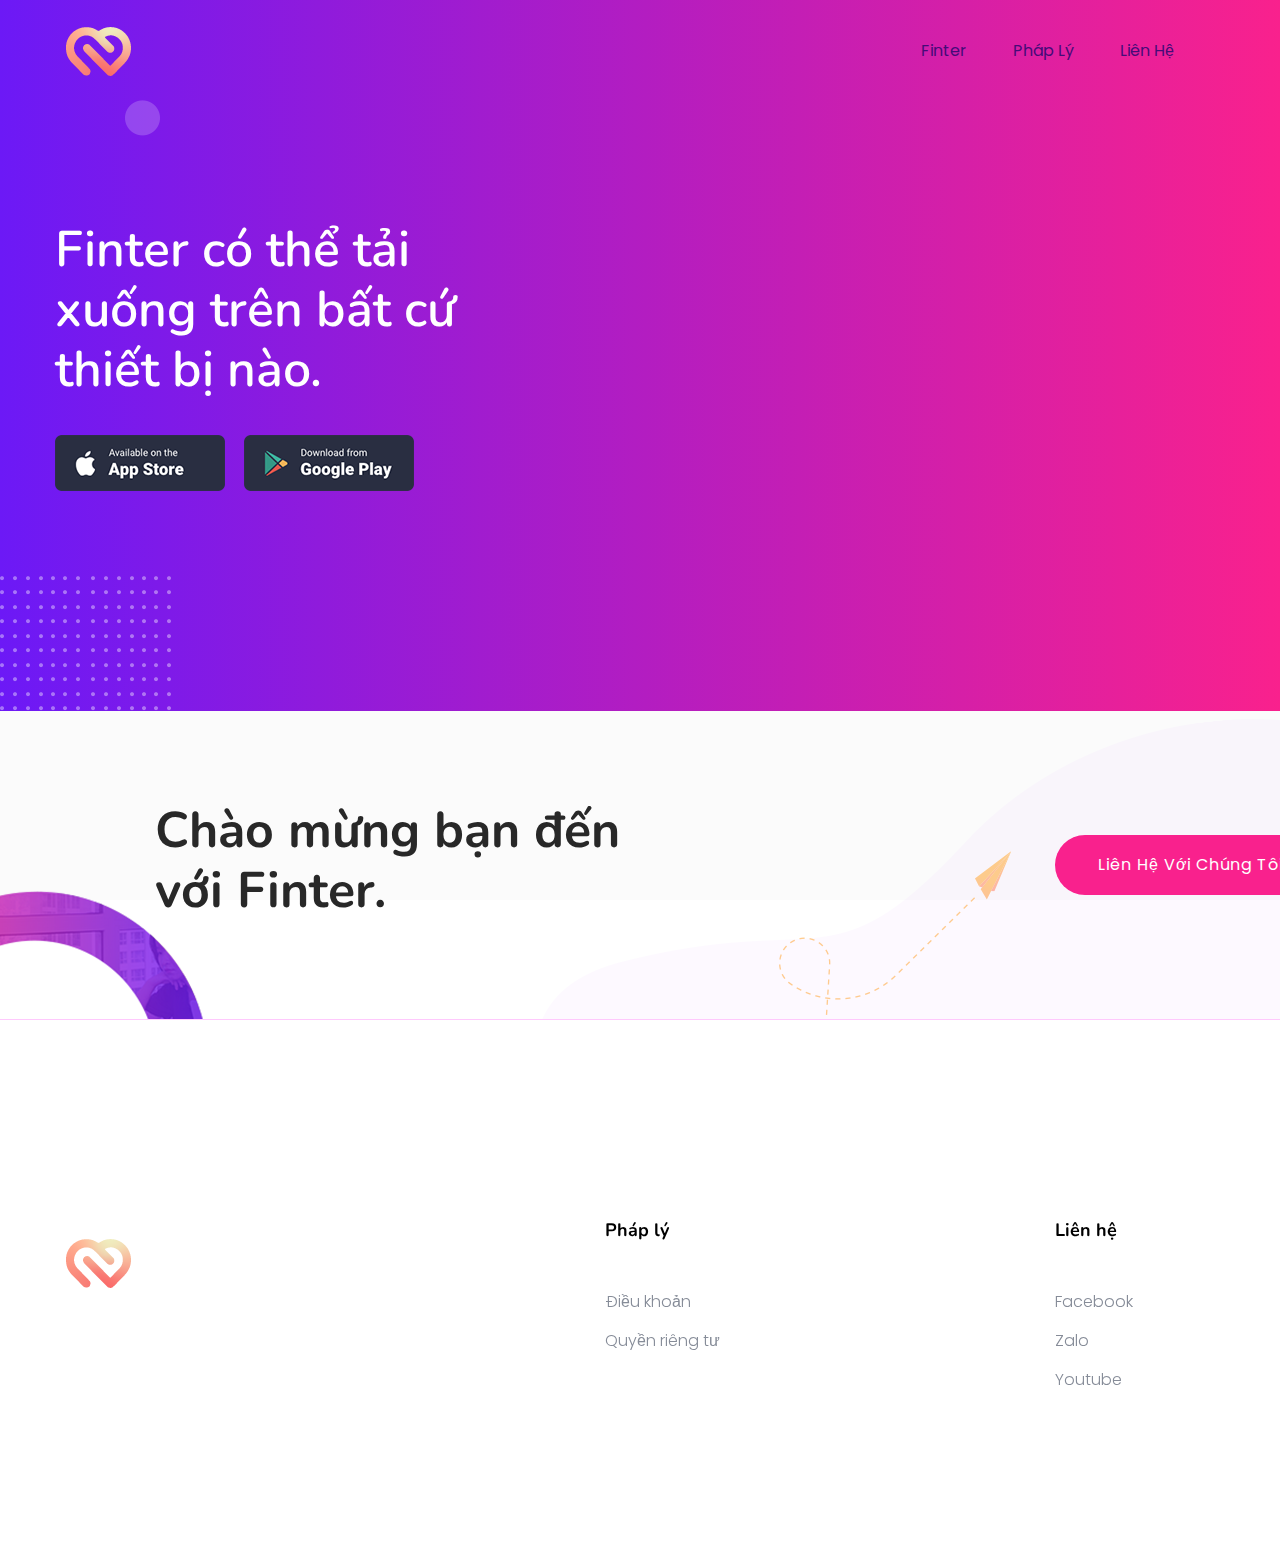
==== commit 5a343a5d: "fix btn Download" ====
--- a/Dowload.html
+++ b/Dowload.html
@@ -3,7 +3,7 @@
     <head>
         <meta charset="utf-8">
         <meta http-equiv="x-ua-compatible" content="ie=edge">
-        <title>App Landing Template </title>
+        <title>Finter</title>
         <meta name="description" content="">
         <meta name="viewport" content="width=device-width, initial-scale=1">
         <link rel="manifest" href="site.webmanifest">
@@ -170,7 +170,7 @@
         <!-- Services Area End -->
         
         <!-- Available App  Start-->
-        <div class="available-app-area" style="margin-top:200px">
+        <div class="available-app-area">
             <div class="container">
                 <div class="row d-flex justify-content-between">
                     <div class="col-xl-5 col-lg-6">
@@ -186,9 +186,7 @@
                         </div>
                     </div>
                     <div class="col-xl-6 col-lg-6">
-                        <div class="app-img">
-                            <img src="assets/img/shape/available-app.png" alt="" style="height:800px;width:1200px;margin-top:-100px;margin-left: -200px;">
-                        </div>
+                        
                     </div>
                 </div>
             </div>
@@ -212,7 +210,7 @@
                     </div>
                     <div class="col-xl-2 col-lg-3">
                         <div class="say-btn">
-                            <a href="#" class="btn radius-btn">Liên hệ với chúng tôi!</a>
+                            <a href="index.html" class="btn radius-btn">Liên hệ với chúng tôi!</a>
                         </div>
                     </div>
                 </div>
@@ -293,7 +291,7 @@
                              </div>
                             </div>
                         </div> -->
-                    </div> -->
+                    </div> 
                 </div>
                 
             </div>
